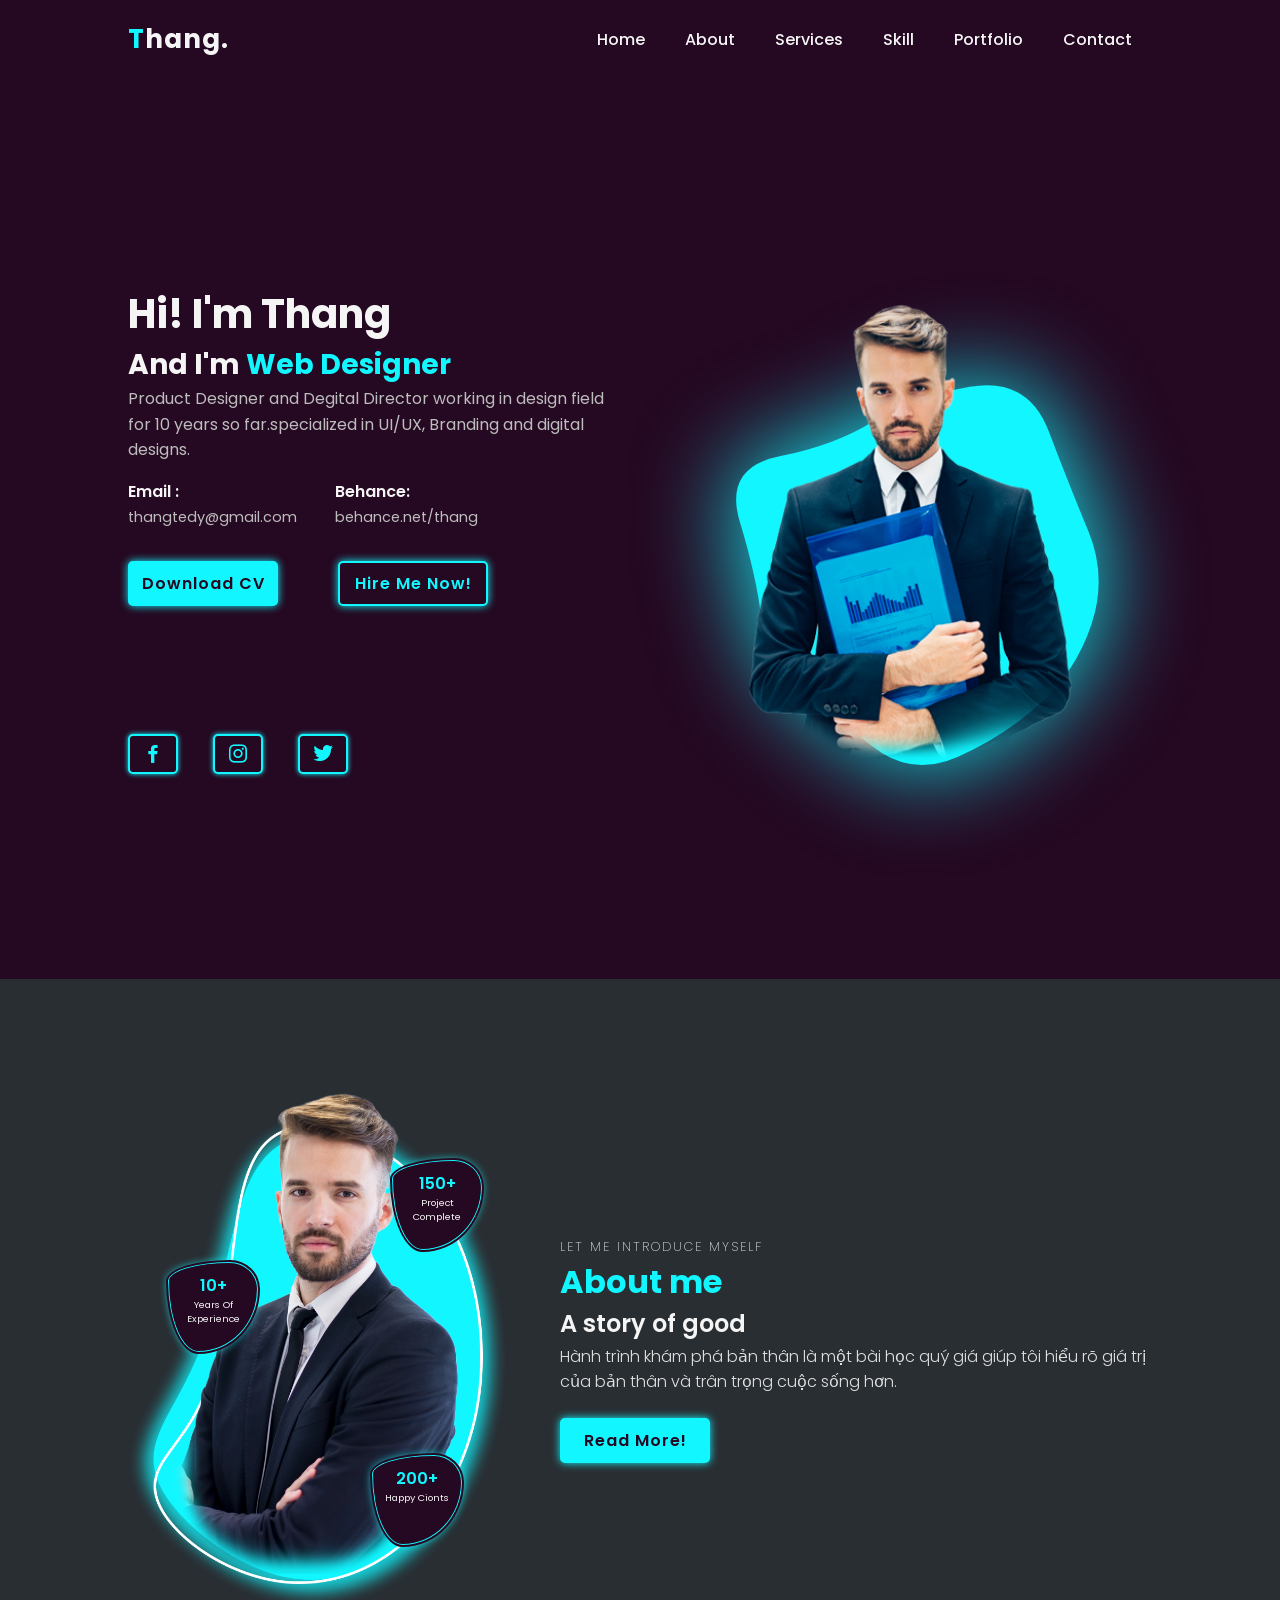
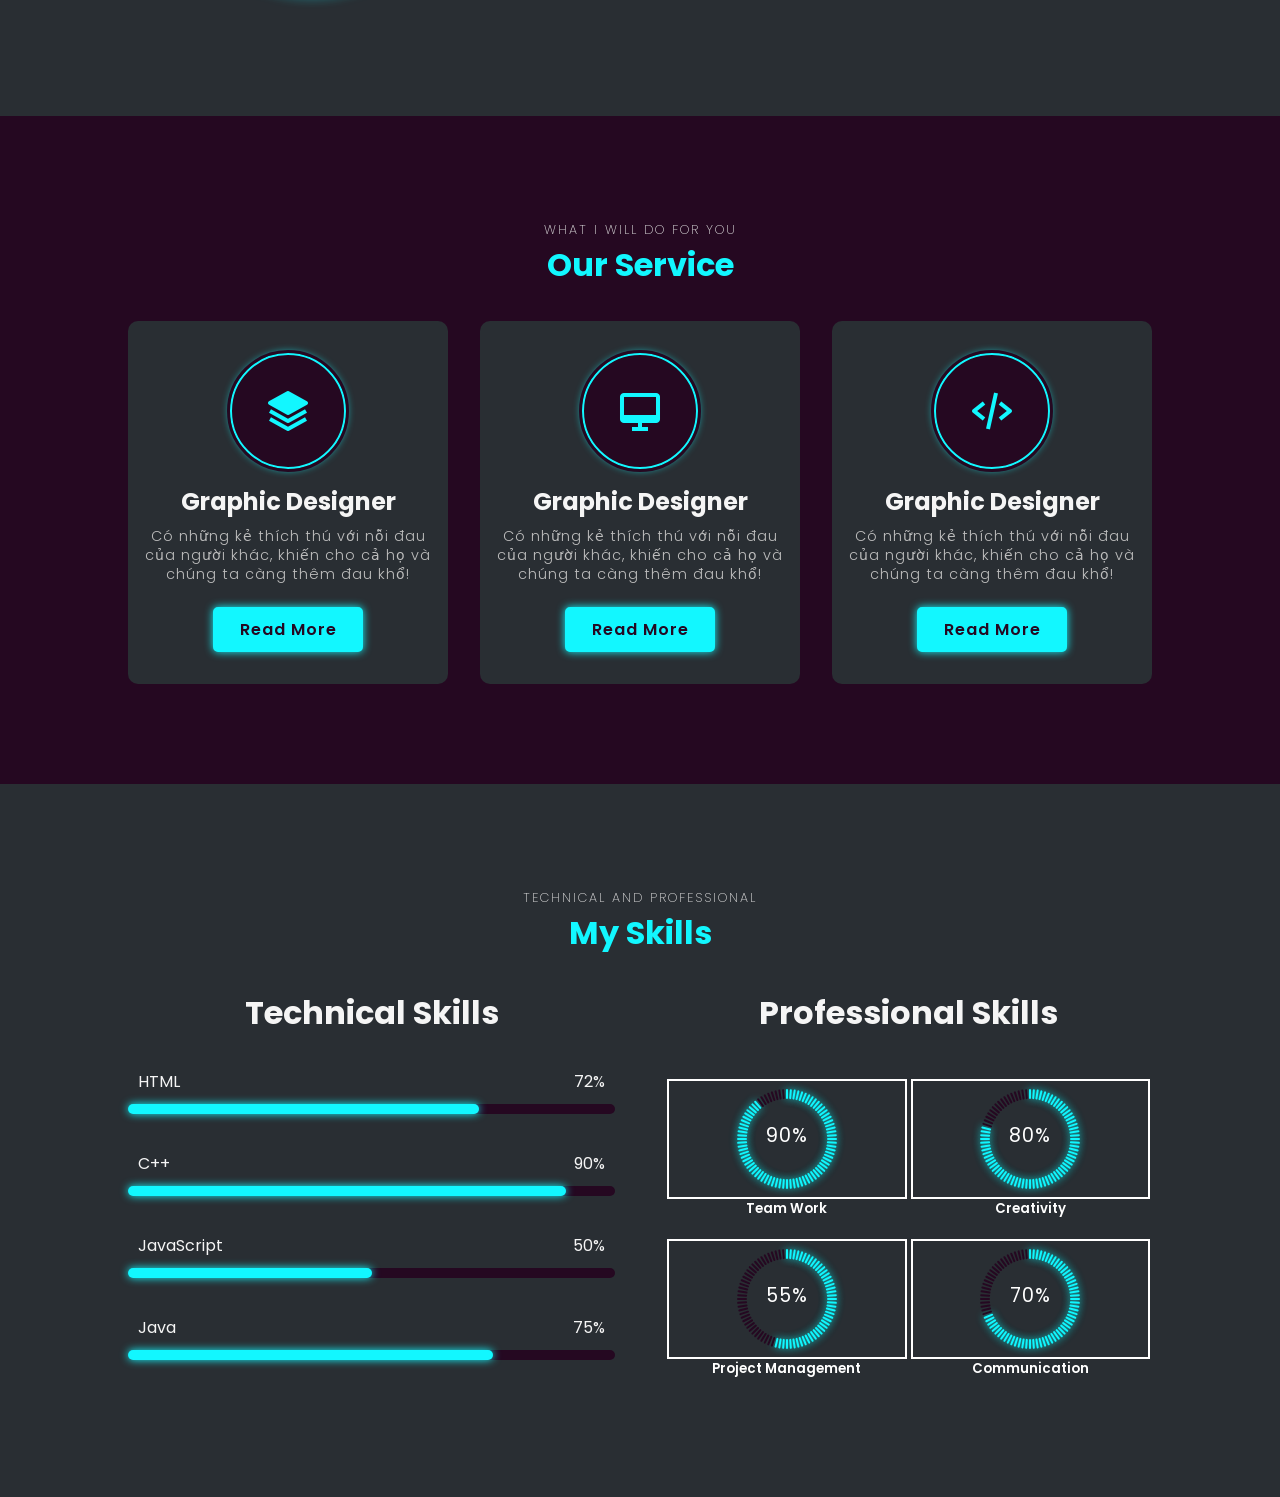
==== index.html @ 36c31889 "Update and rename home.html to index.html" ====
<!DOCTYPE html>
<html lang="en">
  <head>
    <meta charset="UTF-8" />
    <meta name="viewport" content="width=device-width, initial-scale=1.0" />
    <title>Persional Website</title>

    <!-- link-icon -->
    <link
      href="https://unpkg.com/boxicons@2.1.4/css/boxicons.min.css"
      rel="stylesheet"
    />
    <link rel="stylesheet" href="/home.css" />
  </head>
  <body>
    <header>
      <div class="logo"><span>T</span>hang.</div>
      <ul class="navlist">
        <li><a href="#home">Home</a></li>
        <li><a href="#about">About</a></li>
        <li><a href="#services">Services</a></li>
        <li><a href="#skills">Skill</a></li>
        <li><a href="#portfolio">Portfolio</a></li>
        <li><a href="#contact">Contact</a></li>
      </ul>

      <div id="menu-icon" class="bx bx-menu"></div>
    </header>

    <section id="home" class="home">
      <div class="home-content">
        <h1>Hi! I'm Thang</h1>
        <div class="change-text">
          <h3>And I'm</h3>
          <h3>
            <span class="word">Student</span>
            <span class="word">Web&nbsp;Designer</span>
            <span class="word">Frontend&nbsp;Developer</span>
            <span class="word">UX/UI&nbsp;Developer</span>
          </h3>
        </div>

        <p>
          Product Designer and Degital Director working in design field for 10
          years so far.specialized in UI/UX, Branding and digital designs.
        </p>

        <div class="infor-box">
          <div class="email-infor">
            <h5>Email :</h5>
            <span>thangtedy@gmail.com</span>
          </div>
          <div class="behance-infor">
            <h5>Behance:</h5>
            <span>behance.net/thang</span>
          </div>
        </div>

        <div class="btn-box">
          <a href="#" class="btn">Download CV</a>
          <a href="#" class="btn">Hire Me Now!</a>
        </div>

        <div class="social-icons">
          <a href="#"><i class="bx bxl-facebook"></i></a>
          <a href="#"><i class="bx bxl-instagram"></i></a>
          <a href="#"><i class="bx bxl-twitter"></i></a>
        </div>
      </div>

      <div class="home-image">
        <div class="img-box">
          <img src="/img/man3.png" alt="pic" />
        </div>

        <div class="liquid-shape">
          <svg
            viewBox="0 0 500 500"
            xmlns="http://www.w3.org/2000/svg"
            xmlns:xlink="http://www.w3.org/1999/xlink"
            width="100%"
            id="blobSvg"
          >
            <path fill="#12f7ff">
              <animate
                attributeName="d"
                dur="20000ms"
                repeatCount="indefinite"
                values="
                            M434,294Q402,338,372,373.5Q342,409,296,428Q250,447,209.5,419Q169
                            ,391,134.5,364Q100,337,99.5,293.5Q99,250,68.5,188.5Q38,127,105,121Q172
                            ,115,211,84.5Q250,54,310,48.5Q370,43,384,103.5Q398,164,432,207Q466,250,434,294Z;
    
                            M442.5,309Q455,368,404,398Q353,428,301.5,454.5Q250,481,207,440Q164,399
                            ,129.5,369.5Q95,340,81.5,295Q68,250,75,201.5Q82,153,125,130.5Q168,108,209
                            ,93Q250,78,311,58Q372,38,408,88Q444,138,437,194Q430,250,442.5,309Z;
    
                            M441.5,295.5Q407,341,376.5,378.5Q346,416,298,410Q250,404,208.5,399Q167
                            ,394,103,383Q39,372,56,311Q73,250,69.5,197Q66,144,96.5,90.5Q127,37,188.5
                            ,42Q250,47,297.5,66.5Q345,86,396,111Q447,136,461.5,193Q476,250,441.5,295.5Z;
    
                            M426,298Q417,346,385,387.5Q353,429,301.5,418Q250,407,211,396Q172,385,103.5,
                            379.5Q35,374,27,312Q19,250,65,210Q111,170,128.5,120Q146,70,198,38Q250,6,310,
                            24.5Q370,43,413.5,86.5Q457,130,446,190Q435,250,426,298Z;
    
                            M434.5,292Q396,334,375,382.5Q354,431,302,444.5Q250,458,188.5,460.5Q127
                            ,463,117,397.5Q107,332,83,291Q59,250,88.5,212Q118,174,144.5,144Q171,114
                            210.5,101.5Q250,89,309,67.5Q368,46,413.5,87.5Q459,129,466,189.5Q473,250,434.5,292Z;
    
                            M434,294Q402,338,372,373.5Q342,409,296,428Q250,447,209.5,419Q169,391
                            ,134.5,364Q100,337,99.5,293.5Q99,250,68.5,188.5Q38,127,105,121Q172,115,211
                            ,84.5Q250,54,310,48.5Q370,43,384,103.5Q398,164,432,207Q466,250,434,294Z;
                            "
              ></animate>
            </path>
          </svg>
        </div>

        <div class="liquid-shape">
          <svg
            viewBox="0 0 500 500"
            xmlns="http://www.w3.org/2000/svg"
            xmlns:xlink="http://www.w3.org/1999/xlink"
            width="100%"
            id="blobSvg"
          >
            <path fill="#12f7ff">
              <animate
                attributeName="d"
                dur="20000ms"
                repeatCount="indefinite"
                values="
                            M434,294Q402,338,372,373.5Q342,409,296,428Q250,447,209.5,419Q169
                            ,391,134.5,364Q100,337,99.5,293.5Q99,250,68.5,188.5Q38,127,105,121Q172
                            ,115,211,84.5Q250,54,310,48.5Q370,43,384,103.5Q398,164,432,207Q466,250,434,294Z;
    
                            M442.5,309Q455,368,404,398Q353,428,301.5,454.5Q250,481,207,440Q164,399
                            ,129.5,369.5Q95,340,81.5,295Q68,250,75,201.5Q82,153,125,130.5Q168,108,209
                            ,93Q250,78,311,58Q372,38,408,88Q444,138,437,194Q430,250,442.5,309Z;
    
                            M441.5,295.5Q407,341,376.5,378.5Q346,416,298,410Q250,404,208.5,399Q167
                            ,394,103,383Q39,372,56,311Q73,250,69.5,197Q66,144,96.5,90.5Q127,37,188.5
                            ,42Q250,47,297.5,66.5Q345,86,396,111Q447,136,461.5,193Q476,250,441.5,295.5Z;
    
                            M426,298Q417,346,385,387.5Q353,429,301.5,418Q250,407,211,396Q172,385,103.5,
                            379.5Q35,374,27,312Q19,250,65,210Q111,170,128.5,120Q146,70,198,38Q250,6,310,
                            24.5Q370,43,413.5,86.5Q457,130,446,190Q435,250,426,298Z;
    
                            M434.5,292Q396,334,375,382.5Q354,431,302,444.5Q250,458,188.5,460.5Q127
                            ,463,117,397.5Q107,332,83,291Q59,250,88.5,212Q118,174,144.5,144Q171,114
                            210.5,101.5Q250,89,309,67.5Q368,46,413.5,87.5Q459,129,466,189.5Q473,250,434.5,292Z;
    
                            M434,294Q402,338,372,373.5Q342,409,296,428Q250,447,209.5,419Q169,391
                            ,134.5,364Q100,337,99.5,293.5Q99,250,68.5,188.5Q38,127,105,121Q172,115,211
                            ,84.5Q250,54,310,48.5Q370,43,384,103.5Q398,164,432,207Q466,250,434,294Z;
                            "
              ></animate>
            </path>
          </svg>
        </div>
      </div>
    </section>

    <section id="about" class="about">
      <div class="img-about">
        <img src="/img/about-me-pic2.png" alt="" />
        <div class="infor-about1">
          <span>10+</span>
          <p>Years Of Experience</p>
        </div>
        <div class="infor-about2">
          <span>150+</span>
          <p>Project Complete</p>
        </div>
        <div class="infor-about3">
          <span>200+</span>
          <p>Happy Cionts</p>
        </div>
      </div>

      <div class="about-content">
        <span>Let me introduce myself</span>
        <h2>About me</h2>
        <h3>A story of good</h3>
        <p>
          Hành trình khám phá bản thân là một bài học quý giá giúp tôi hiểu rõ
          giá trị của bản thân và trân trọng cuộc sống hơn.
        </p>

        <div class="btn-box">
          <a href="#" class="btn">Read More!</a>
        </div>
      </div>
    </section>

    <section id="services" class="services">
      <div class="main-text">
        <span>what i will do for you</span>
        <h2>Our Service</h2>
      </div>
      <!-- box1 -->
      <div class="section-services">
        <div class="service-box">
          <i class="bx bxs-layer service-icon"></i>
          <h3>Graphic Designer</h3>
          <p>
            Có những kẻ thích thú với nỗi đau của người khác, khiến cho cả họ và
            chúng ta càng thêm đau khổ!
          </p>
          <div class="btn-box service-btn">
            <a href="#" class="btn">Read More</a>
          </div>
        </div>
        <!-- box2 -->
        <div class="service-box">
          <i class="bx bx-desktop service-icon"></i>
          <h3>Graphic Designer</h3>
          <p>
            Có những kẻ thích thú với nỗi đau của người khác, khiến cho cả họ và
            chúng ta càng thêm đau khổ!
          </p>
          <div class="btn-box service-btn">
            <a href="#" class="btn">Read More</a>
          </div>
        </div>
        <!-- box3 -->
        <div class="service-box">
          <i class="bx bx-code-alt service-icon"></i>
          <h3>Graphic Designer</h3>
          <p>
            Có những kẻ thích thú với nỗi đau của người khác, khiến cho cả họ và
            chúng ta càng thêm đau khổ!
          </p>
          <div class="btn-box service-btn">
            <a href="#" class="btn">Read More</a>
          </div>
        </div>
      </div>
    </section>

    <section id="skills" class="skills">
      <div class="main-text">
        <span>technical and professional</span>
        <h2>My Skills</h2>
      </div>

      <div class="skill-main">
        <div class="skill-left">
          <h3>Technical Skills</h3>

          <div class="skill-bar">
            <div class="infor">
              <p>HTML</p>
              <p>72%</p>
            </div>
            <div class="bar">
              <span class="html"></span>
            </div>
          </div>

          <div class="skill-bar">
            <div class="infor">
              <p>C++</p>
              <p>90%</p>
            </div>
            <div class="bar">
              <span class="c"></span>
            </div>
          </div>

          <div class="skill-bar">
            <div class="infor">
              <p>JavaScript</p>
              <p>50%</p>
            </div>
            <div class="bar">
              <span class="javascript"></span>
            </div>
          </div>

          <div class="skill-bar">
            <div class="infor">
              <p>Java</p>
              <p>75%</p>
            </div>
            <div class="bar">
              <span class="java"></span>
            </div>
          </div>
        </div>

        <div class="skill-right">
          <h3>Professional Skills</h3>
          <div class="professional">

            <div class="box">
              <div class="circle" data-dots="80" data-percent="90"></div>
              <div class="text">
                <big>90%</big>
                <small>Team Work</small>
              </div>
            </div>

            <div class="box">
              <div class="circle" data-dots="80" data-percent="80"></div>
              <div class="text">
                <big>80%</big>
                <small>Creativity</small>
              </div>
            </div>

            <div class="box">
              <div class="circle" data-dots="80" data-percent="55"></div>
              <div class="text">
                <big>55%</big>
                <small>Project Management</small>
              </div>
            </div>

            <div class="box">
              <div class="circle" data-dots="80" data-percent="70"></div>
              <div class="text">
                <big>70%</big>
                <small>Communication</small>
              </div>
            </div>

          </div>
        </div>
      </div>
    </section>

    <script src="/home.js"></script>
  </body>
</html>
---- home.css ----
@import url('https://fonts.googleapis.com/css2?family=Mulish:wght@200;700&family=Poppins:wght@100;200;300;400;500;600;700;800;900&display=swap');

* {
    padding: 0;
    margin: 0;
    box-sizing: border-box;
    list-style: none;
    scroll-behavior: smooth;
    text-decoration: none;
}

:root {
    --text-color:#f5f5f5;
    --hover-color:#12f7ff;
    --bg-color:#250821;
    --secon-bg-color:#292e33;
    --big-font:2.5rem;
    --normal-font:2rem;
    --neon-box-shadow:0 0 .5rem #12f7ff;
    --h2-font:3rem;
    --font-neon-text-shadow:0 0 10px rgba(18, 247, 255, 0.3),
    0 0 20px rgba(18, 247, 255, 0.3),
    0 0 30px rgba(18, 247, 255, 0.3),
    0 0 40px rgba(18, 247, 255, 0.3),
    0 0 70px rgba(18, 247, 255, 0.3),
    0 0 80px rgba(18, 247, 255, 0.3),
    0 0 100px rgba(18, 247, 255, 0.3),
    0 0 150px rgba(18, 247, 255, 0.3);
}

body {
    font-family: "Poppins", sans-serif;
    background-color: var(--bg-color);
    color: var(--text-color);
}

header {
    display: flex;
    align-items: center;
    justify-content: space-between;
    width: 100%;
    padding: 20px 10%;
}

.logo {
    font-size: 26px;
    font-weight: 700;
    letter-spacing: 1px;
}

span {
    color: var(--hover-color);
}

.navlist {
    display: flex;
}

.navlist a {
    color: var(--text-color);
    font-weight: 500;
    padding: 10px 20px;
}

.navlist a:hover {
    color: var(--hover-color);
    text-shadow: 0 0 10px rgba(18, 247, 255, 0.6),
    0 0 20px rgba(18, 247, 255, 0.6),
    0 0 30px rgba(18, 247, 255, 0.6),
    0 0 40px rgba(18, 247, 255, 0.6),
    0 0 70px rgba(18, 247, 255, 0.6),
    0 0 80px rgba(18, 247, 255, 0.6),
    0 0 100px rgba(18, 247, 255, 0.6),
    0 0 150px rgba(18, 247, 255, 0.6);
}

#menu-icon {
    font-size: 1.8rem;
    z-index: 10001;
    cursor: pointer;
    margin-left: 25px;
    background: var(--hover-color);
    border-radius: 3px;
    color: var(--secon-bg-color);
    display: none;
}

section {
    padding: 100px 10%;
}

.home {
    min-height: 100vh;
    height: 100%;
    width: 100%;
    display: grid;
    grid-template-columns: repeat(2, 1fr);
    align-items: center;
    grid-gap: 4em;
}

.home-content {
    max-width: 600px;
}

.home-content h1 {
    font-size: var(--big-font);
    font-weight: 700;
}

.change-text {
    font-size: 1.5rem;
    font-weight: 600;
}

.change-text h3 {
    display: inline-flex;
    margin: 0;
    vertical-align: top;
}

.change-text h3 .word {
    position: absolute;
    display: flex;
    opacity: 0;
}

.change-text h3 .word .letter {
    transform-origin: center center 25px;
}

.change-text h3 .word .letter.out {
    transform: rotateX(90deg);
    transition: 0.32s cubic-bezier(0.6,0,0.7,0.2);
}

.change-text h3 .word .letter.in {
    transition: 0.32s ease;
}

.change-text h3 .word .letter.behind {
    transform: rotateX(-90deg);
}

.home-content p {
    color: #bdbdbd;
    line-height: 1.6;
}

.infor-box {
    display: inline-flex;
    justify-content: space-between;
    align-items: center;
    width: 350px;
    margin: 1rem 0 2rem;
}

.infor-box h5 {
    font-weight: 600;
    color: var(--text-color);
    font-size: 1rem;
}

.infor-box span {
    font-size: .9rem;
    color: #bdbdbd;
}

.btn-box {
    display: flex;
    justify-content: space-between;
    width: 360px;
    height: 45px;
}

.btn-box a.btn {
    display: inline-flex;
    justify-content: center;
    align-items: center;width: 150px;
    height: 100%;
    background: var(--hover-color);
    color: var(--bg-color);
    font-size: 1rem;
    letter-spacing: 1px;
    font-weight: 600;
    transition: .6s;
    box-shadow: var(--neon-box-shadow);
    border-radius: 5px;
    position: relative;
    overflow: hidden;
    z-index: 1;
    border: 2px solid var(--hover-color);
}

a.btn:hover {
    color: var(--hover-color)
}

a.btn::before {
    content: "";
    position: absolute;
    top: 0;
    left: 0;
    background: var(--bg-color);
    width: 0;
    height: 100%;
    z-index: -1;
    transition: .4s;
}

a.btn:hover::before {
     width: 100%;
}

a.btn:nth-child(2) {
    background-color: var(--bg-color);
    color: var(--hover-color);
}

a.btn:nth-child(2):hover {
    color: var(--bg-color);
}

a.btn:nth-child(2)::before {
    background: var(--hover-color)
}

.social-icons {
    margin-top: 8rem;
    display: flex;
    justify-content: space-between;
    width: 220px;
    height: 40px;
}

.social-icons a {
    display: inline-flex;
    width: 50px;
    height: 100%;
    justify-content: center;
    align-items: center;
    background: var(--bg-color);
    color: var(--hover-color);
    border: 2px solid #12f7ff;
    transition: .6s;
    box-shadow: 0 0 .3rem #12f7ff;
    border-radius: 5px;
    position: relative;
    z-index: 1;
    overflow: hidden;
}

.social-icons a i {
    font-size: 1.5rem;
}

.social-icons a:hover {
    color: var(--bg-color);
}

.social-icons a::before {
    content: "";
    position: absolute;
    top: 0;
    left: 0;
    width: 0;
    height: 100%;
    background: var(--hover-color);
    transition: .6s;
    z-index: -1;
}

.social-icons a:hover::before {
    width: 100%;
}

.home-image {
    position: relative;
}

.img-box {
    text-align: center;
}

.img-box img {
    width: 100%;
    max-width: 350px;
    height: auto;
}

.liquid-shape {
    position: absolute;
    width: 100%;
    height: 100%;
    z-index: -1;
    top: 10%;
}

.liquid-shape:nth-child(2) {
    filter: blur(50px);
}

/* About Section css----------------------------------------------- */

.about {
    display: flex;
    justify-content: center;
    align-items: center;
    grid-gap: 2em;
    background: var(--secon-bg-color);
}

.about .img-about {
    text-align: center;
    position: relative;
}

.about .img-about img {
    max-width: 400px;
    height: auto;
}

.about .img-about span {
    color: var(--hover-color);
    font-size: 1rem;
    font-weight: 600;
}

.about .img-about p {
    font-size: .6rem;
}

.about-content span {
    color: #dfdfdf;
    font-size: .8rem;
    font-weight: 200;
    letter-spacing: 2px;
    text-transform: uppercase;
}   

.about-content h2 {
    color: var(--hover-color);
    font-weight: 700;
    font-size: var(--normal-font);
}

.about-content h3 {
    font-weight: 600;
    font-size: 1.5rem;
    margin-bottom: .2rem;
}

.about-content p {
    color: #dfdfdf;
    font-weight: 300;
    margin-bottom: 1.5rem;
}

.infor-about1,
.infor-about2,
.infor-about3 {
    background: var(--bg-color);
    font-size: .5rem;
    position: absolute;
    padding: 10px;
    width: 90px;
    height: 90px;
    border-radius: 69% 31% 66% 34% / 21% 30% 70% 79%;
    display: block;
    box-shadow: var(--neon-box-shadow);
    border: 1px solid var(--hover-color);
    outline: 2px solid var(--bg-color);
    z-index: 100;
    animation: morph 6s linear infinite;
}

.infor-about1 {
    left: 10%;
    top: 34%;
}

.infor-about2 {
    left: 66%;
    top: 15%;
}

.infor-about3 {
    left: 61%;
    top: 70%;
}

/* Service section css ------------------------------------------------- */
.main-text {
    width: 100%;
    text-align: center;
    margin-bottom: 2rem;
    color: var(--hover-color);
}

.main-text h2 {
    font-weight: 700;
    font-size: var(--normal-font);
}

.main-text span {
    color: #dfdfdf;
    font-size: .8rem;
    font-weight: 200;
    letter-spacing: 2px;
    text-transform: uppercase;
}

.section-services {
    display: flex;
    justify-content: center;
    align-items: center;
    flex-wrap: wrap;
    grid-gap: 2rem;
}

.section-services .service-box {
    flex: 1 1 18rem;
    padding: 2rem 1rem 2rem;
    text-align: center;
    background: var(--secon-bg-color);
    transition: transform .4s;
    border-radius: 10px;
}

.service-box:hover {
    transform: translateY(-.7rem);
}

.service-btn {
    width: auto;
    justify-content: center;
}

.service-icon {
    border: 2px solid var(--hover-color);
    padding: 2rem;
    background: var(--bg-color);
    font-size: 3rem;
    border-radius: 50%;
    position: relative;
    color: var(--hover-color);
    box-shadow: var(--neon-box-shadow);
    outline: 3px solid var(--bg-color);
}

.service-box h3 {
    margin-block: 15px 5px;
    font-size: 1.5rem;
}

.service-box p {
    margin: .5rem 0 1.5rem 0;
    font-weight: 300;
    font-size: .9rem;
    letter-spacing: 1px;
    color: #bdbdbd;
    line-height: 1.3; 
}

/* Skill section css ------------------------------------------------------ */
.skills {
    background: var(--secon-bg-color);
}

.skill-main {
    width: 100%;
    display: grid;
    grid-template-columns: repeat(2, 1fr);
    grid-row-gap: 30px;
    grid-column-gap: 50px;
}

/* skill left */

.skill-bar {
    margin-bottom: 2.3rem;
}

.skill-main h3 {
    margin-bottom: 2rem;
    font-size: var(--normal-font);
    text-align: center;
}

.skill-left .skill-bar .infor {
    display: flex;
    justify-content: space-between;
    align-items: center;
    padding: 0 10px;
}

.skill-left .skill-bar .bar {
    width: 100%;
    height: 10px;
    background-color: var(--bg-color);
    border-radius: 25px;
    margin-top: 10px;
    position: relative;
}

.skill-bar .bar span {
    width: 50%;
    height: 100%;
    position: absolute;
    left: 0;
    background: var(--hover-color);
    border-radius: 25px;
    box-shadow: var(--neon-box-shadow);
}

.skill-bar .bar .html {
    width: 72%;
    animation: html 2s;
}

.skill-bar .bar .c {
    width: 90%;
    animation: c 3s;
}

.skill-bar .bar .javascript {
    width: 50%;
    animation: javascript 4s;
}

.skill-bar .bar .java {
    width: 75%;
    animation: java 5s;
}

/* skill right */
.professional {
    display: grid;
    grid-template-columns: 1fr 1fr;
}

.box {
    position: relative;
    margin: 10px 2px;
    flex: 1 1 15rem;
}

.box .text {
    text-align: center;
    color: #fff;
    font-size: 1rem;
}

.box .text big {
    font: 400;
    letter-spacing: 1px;
    position: absolute;
    top: 40%;
    left: 50%;
    transform: translate(-50%, -50%);
}

.box .text small {
    display: block;
    font-weight: 600;
}

.circle {
    width: 100%;
    height: 120px;
    display: flex;
    justify-content: center;
    align-items: center;
    border: 2px solid #fff;
}

.circle .points {
    width: 2px;
    height: 10px;
    background-color: var(--bg-color);
    position: absolute;
    border-radius: 3px;
    transform: rotate(calc(var(--i)*var(--rot))) translateY(-45px);
}

.points.marked {
    animation: glow 0.04s linear forwards;
    animation-delay: calc(var(--i)*0.05s);
}

















/* keyframes --------------------------------------------------------------------------------------- */

@keyframes morph {
    0%,
    100% {
        border-radius: 40% 60% 70% 30% / 40% 40% 60% 50%;       
    }

    30%{
        border-radius: 70% 30% 50% 50% / 30% 30% 70% 70%;
    }

    60% {
        border-radius: 100% 60% 60% 100% / 100% 100% 60% 60%;
    }

    80% {
        border-radius: 69% 31% 66% 34% / 21% 30% 70% 79%;   
    }
}

@keyframes html {
    0% {
        width: 0%;
    }
    100% {
        width: 72%;
    }
}

@keyframes c {
    0% {
        width: 0%;
    }
    100% {
        width: 90%;
    }
}

@keyframes javascript {
    0% {
        width: 0%;
    }
    100% {
        width: 50%;
    }
}

@keyframes java {
    0% {
        width: 0%;
    }
    100% {
        width: 75%;
    }
}

@keyframes glow {
    0% {
        background: var(--bg-color);
        box-shadow: none;
    }
    100% {
        background: var(--hover-color);
        box-shadow: var(--neon-box-shadow);

    }
}
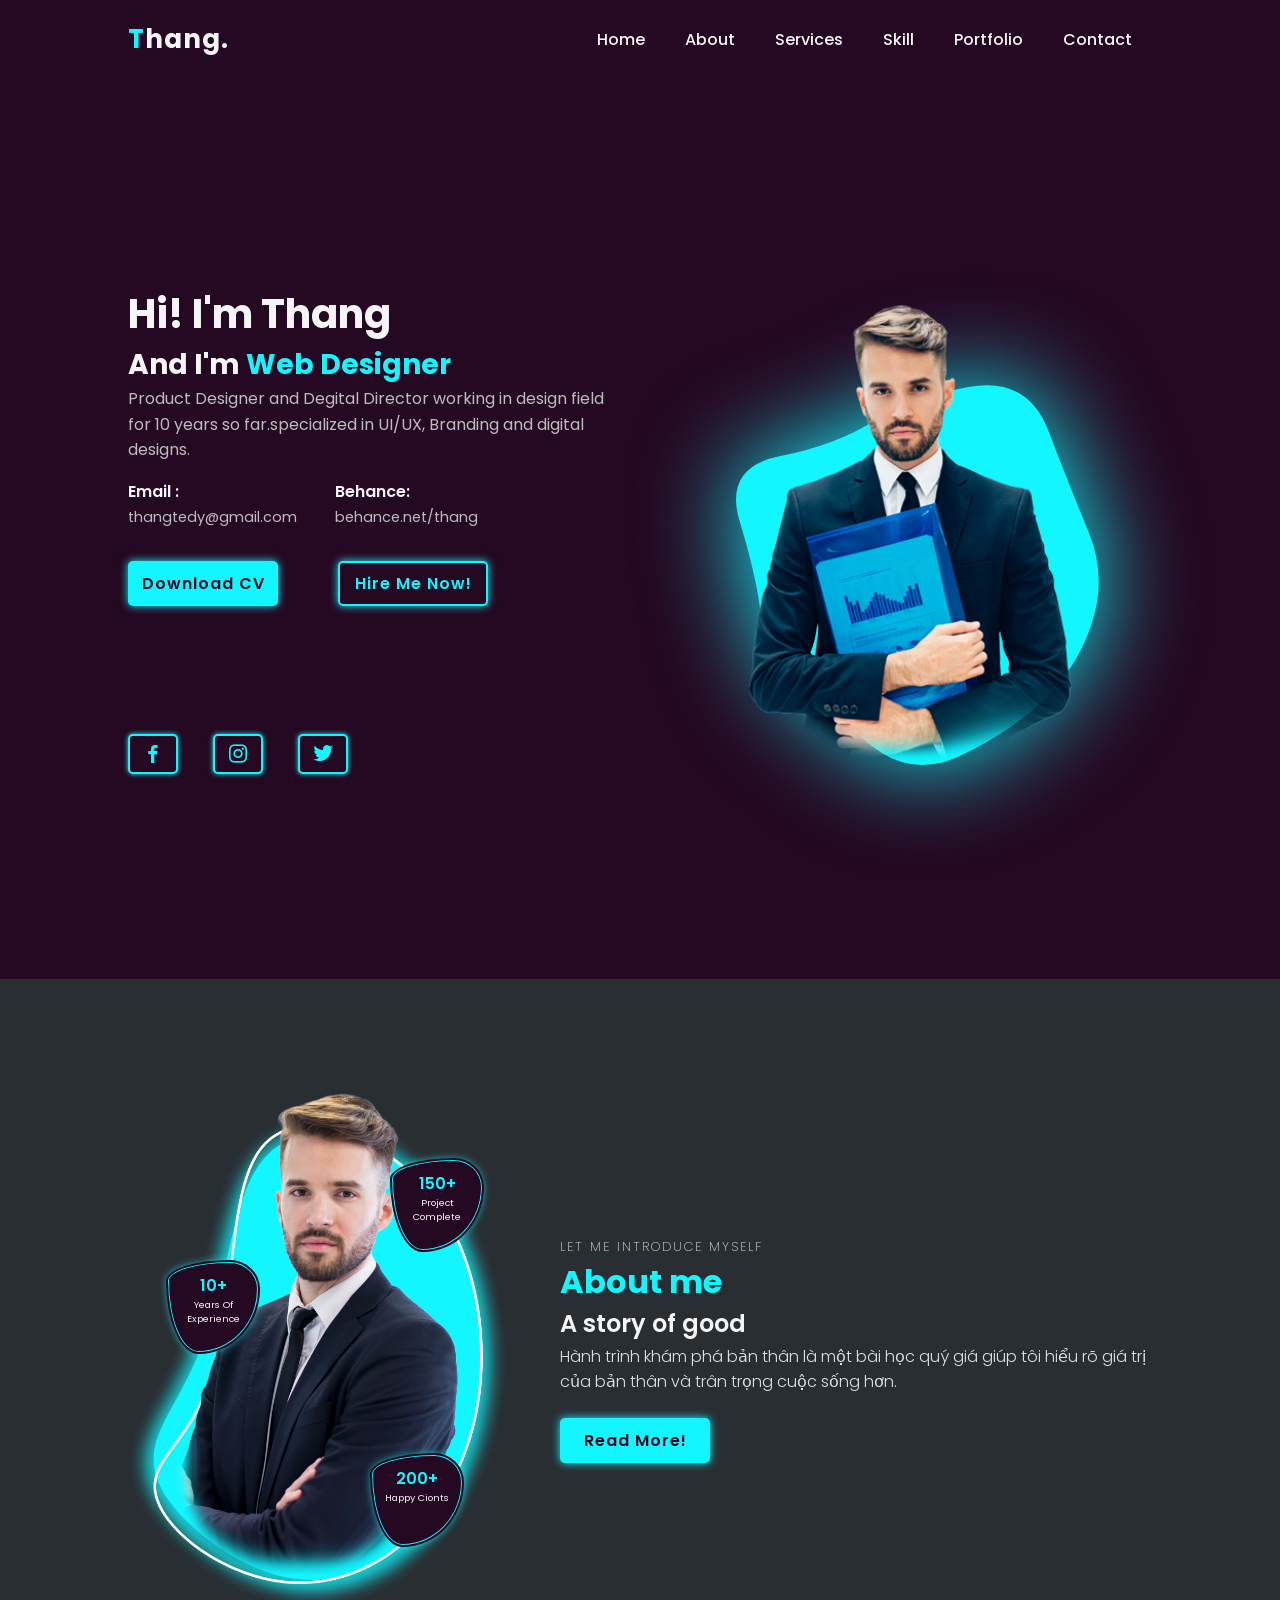
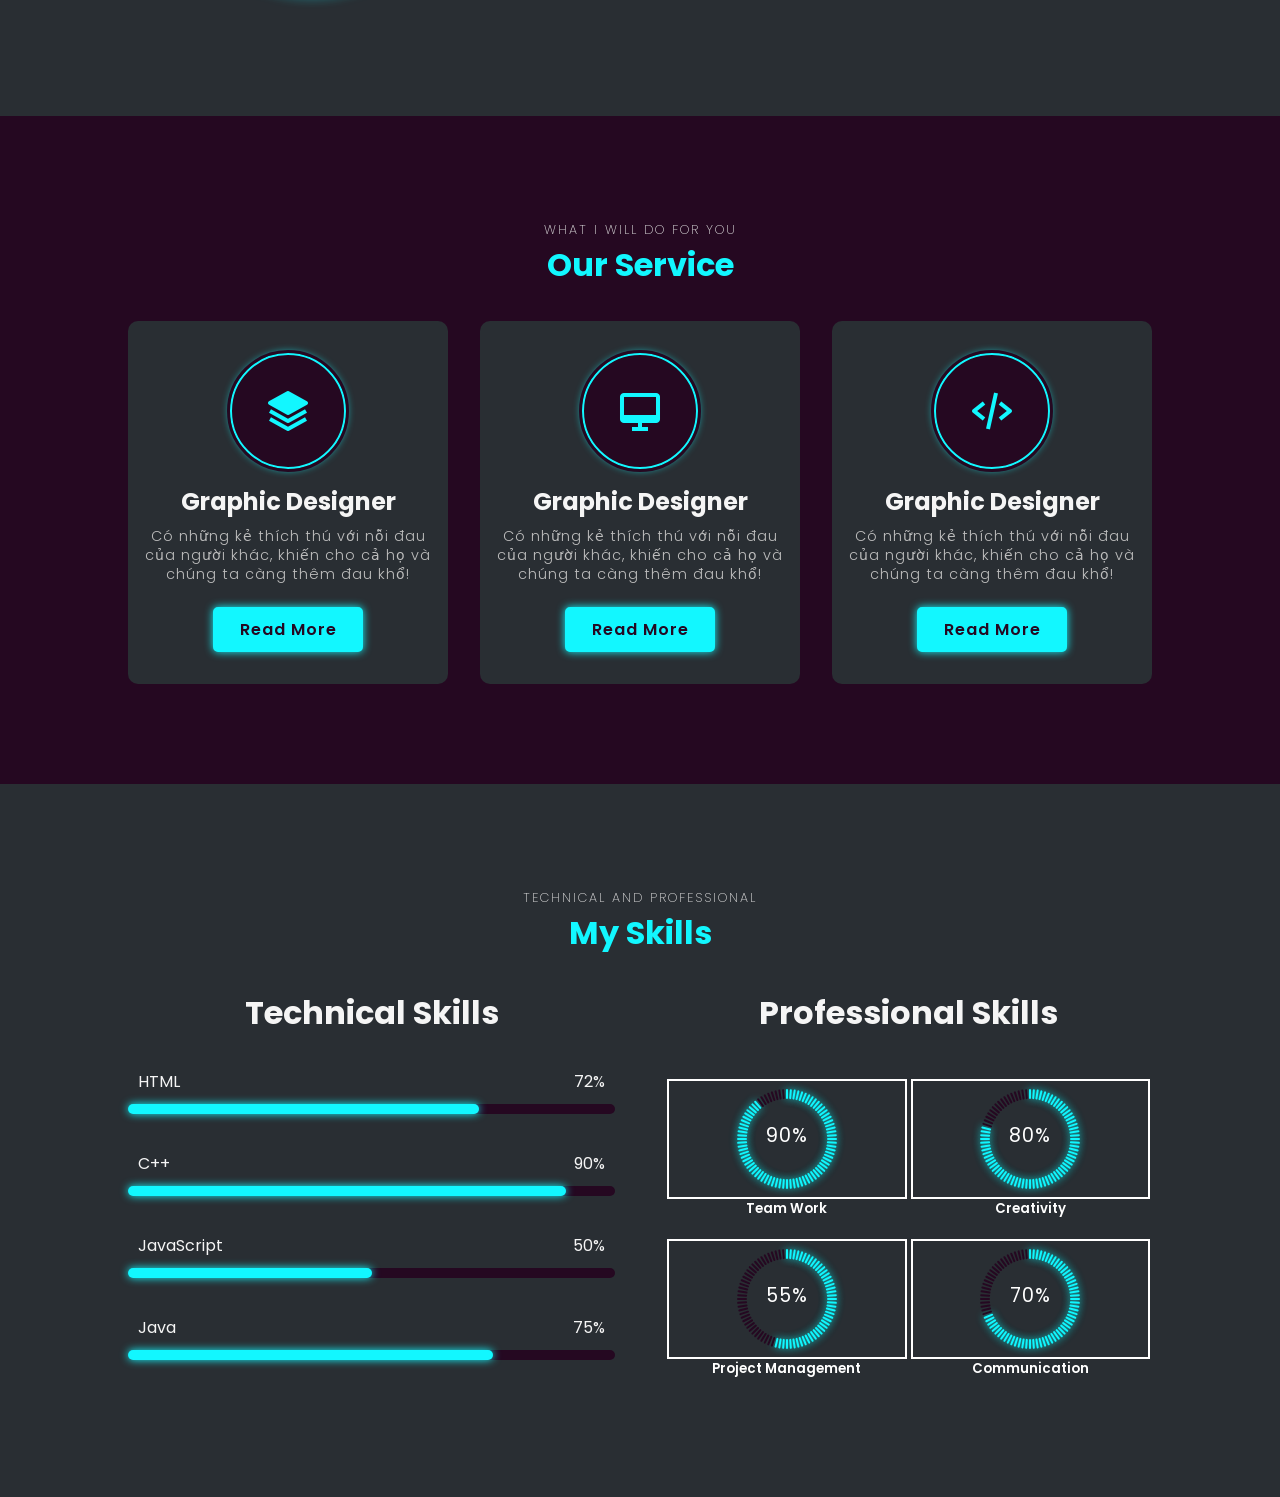
==== commit 34a6797b: "Update index.html" ====
--- a/index.html
+++ b/index.html
@@ -10,7 +10,7 @@
       href="https://unpkg.com/boxicons@2.1.4/css/boxicons.min.css"
       rel="stylesheet"
     />
-    <link rel="stylesheet" href="/home.css" />
+    <link rel="stylesheet" href="home.css" />
   </head>
   <body>
     <header>
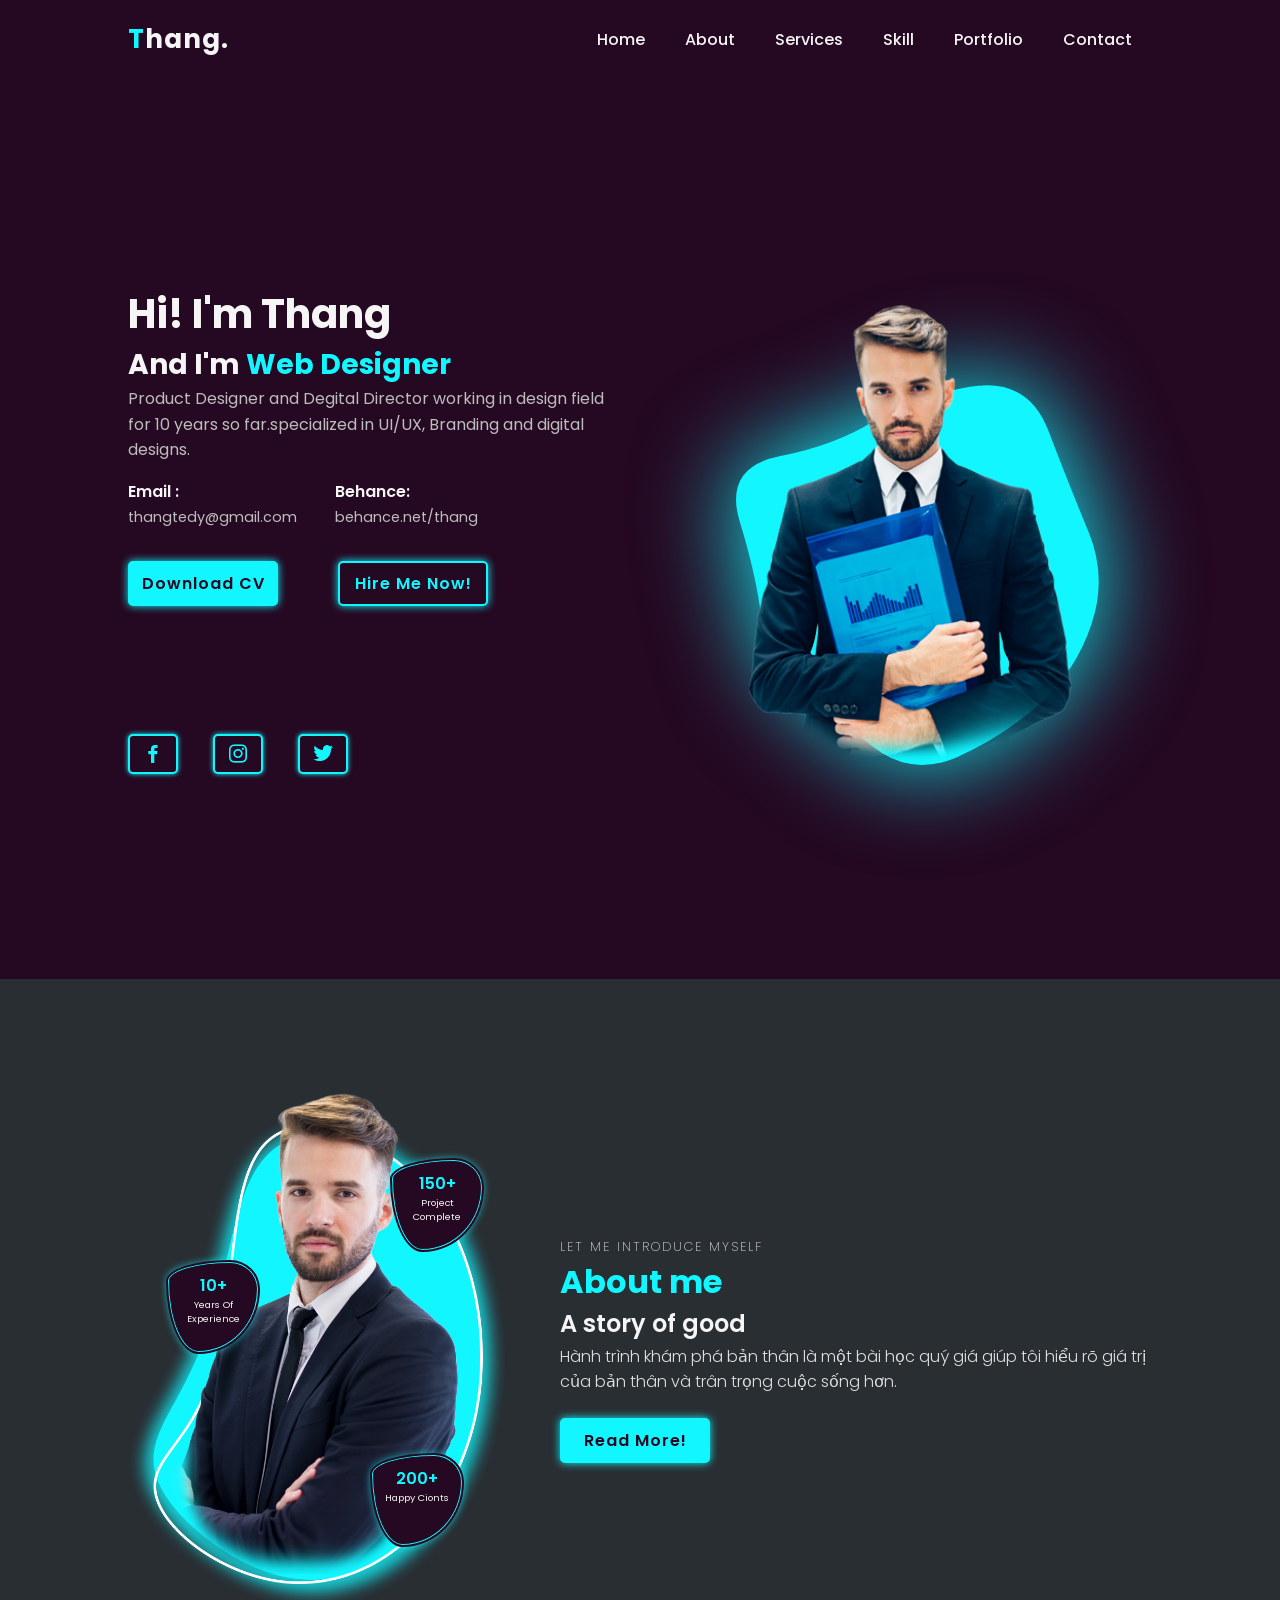
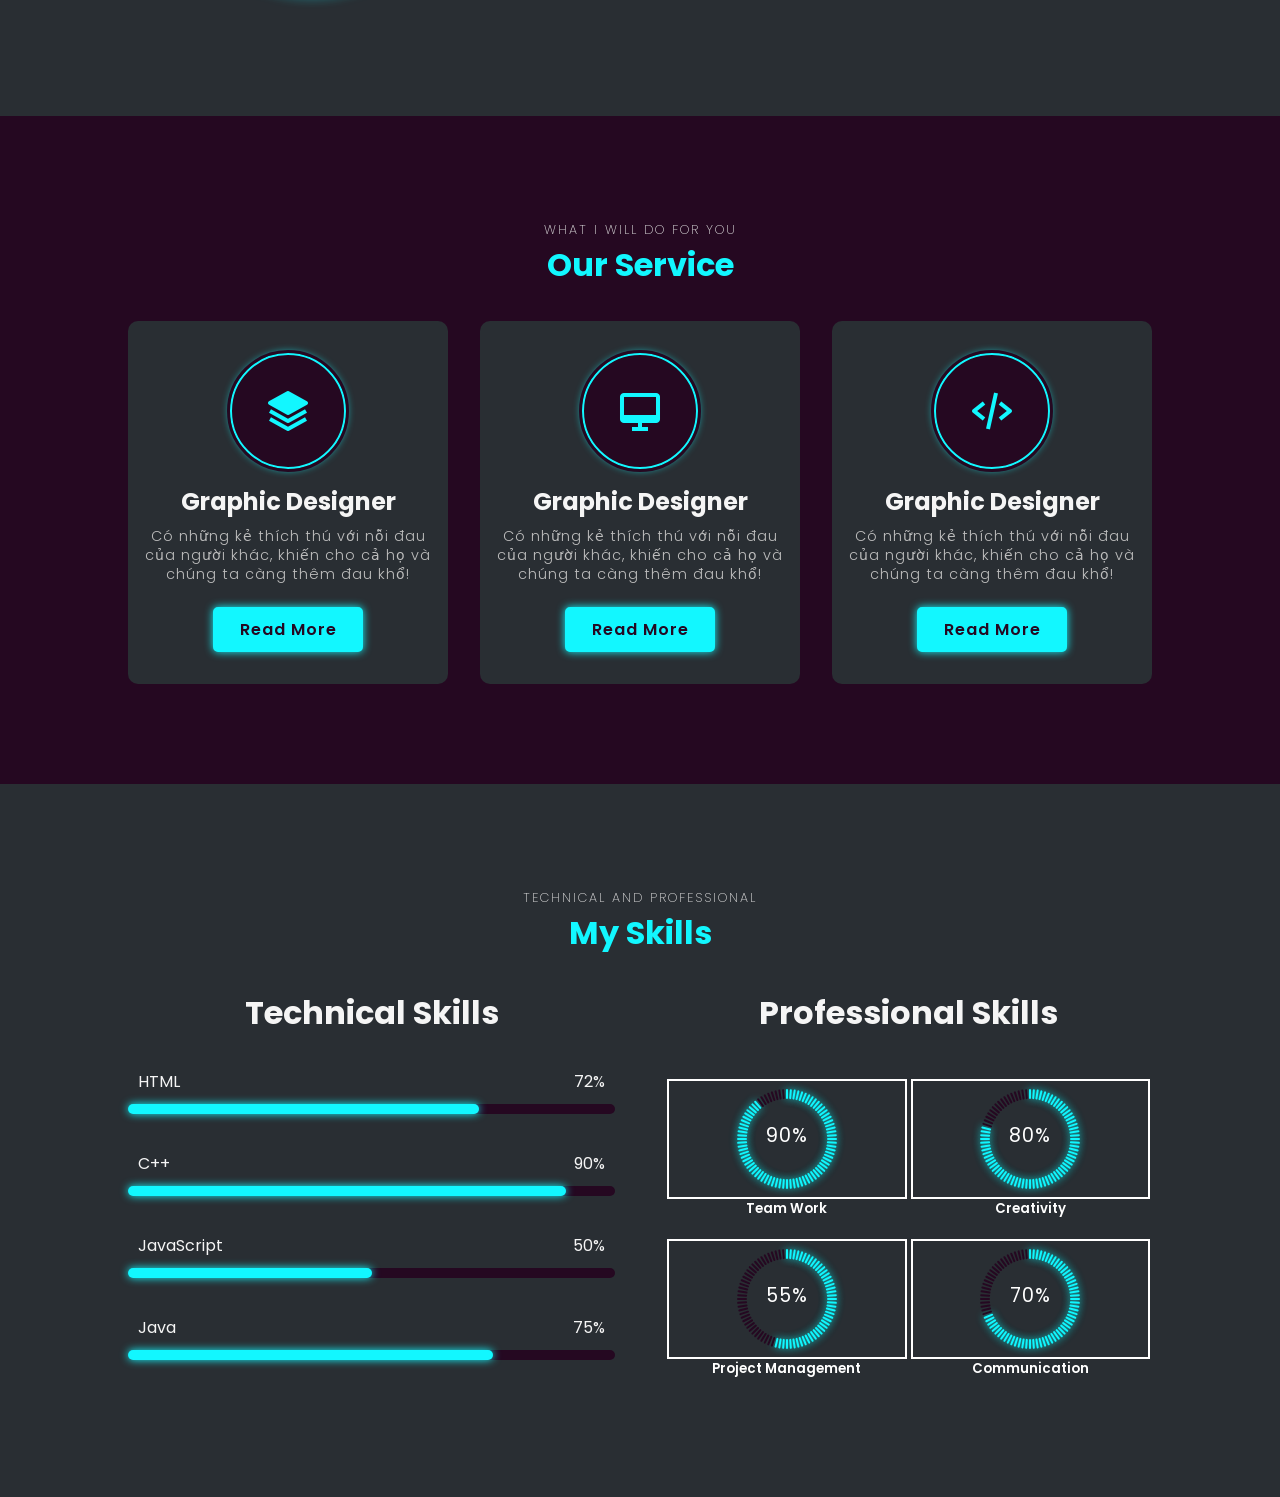
==== commit 3ae0901a: "Update index.html" ====
--- a/index.html
+++ b/index.html
@@ -70,7 +70,7 @@
 
       <div class="home-image">
         <div class="img-box">
-          <img src="/img/man3.png" alt="pic" />
+          <img src="img/man3.png" alt="pic" />
         </div>
 
         <div class="liquid-shape">
@@ -163,7 +163,7 @@
 
     <section id="about" class="about">
       <div class="img-about">
-        <img src="/img/about-me-pic2.png" alt="" />
+        <img src="img/about-me-pic2.png" alt="" />
         <div class="infor-about1">
           <span>10+</span>
           <p>Years Of Experience</p>
@@ -330,6 +330,6 @@
       </div>
     </section>
 
-    <script src="/home.js"></script>
+    <script src="home.js"></script>
   </body>
 </html>
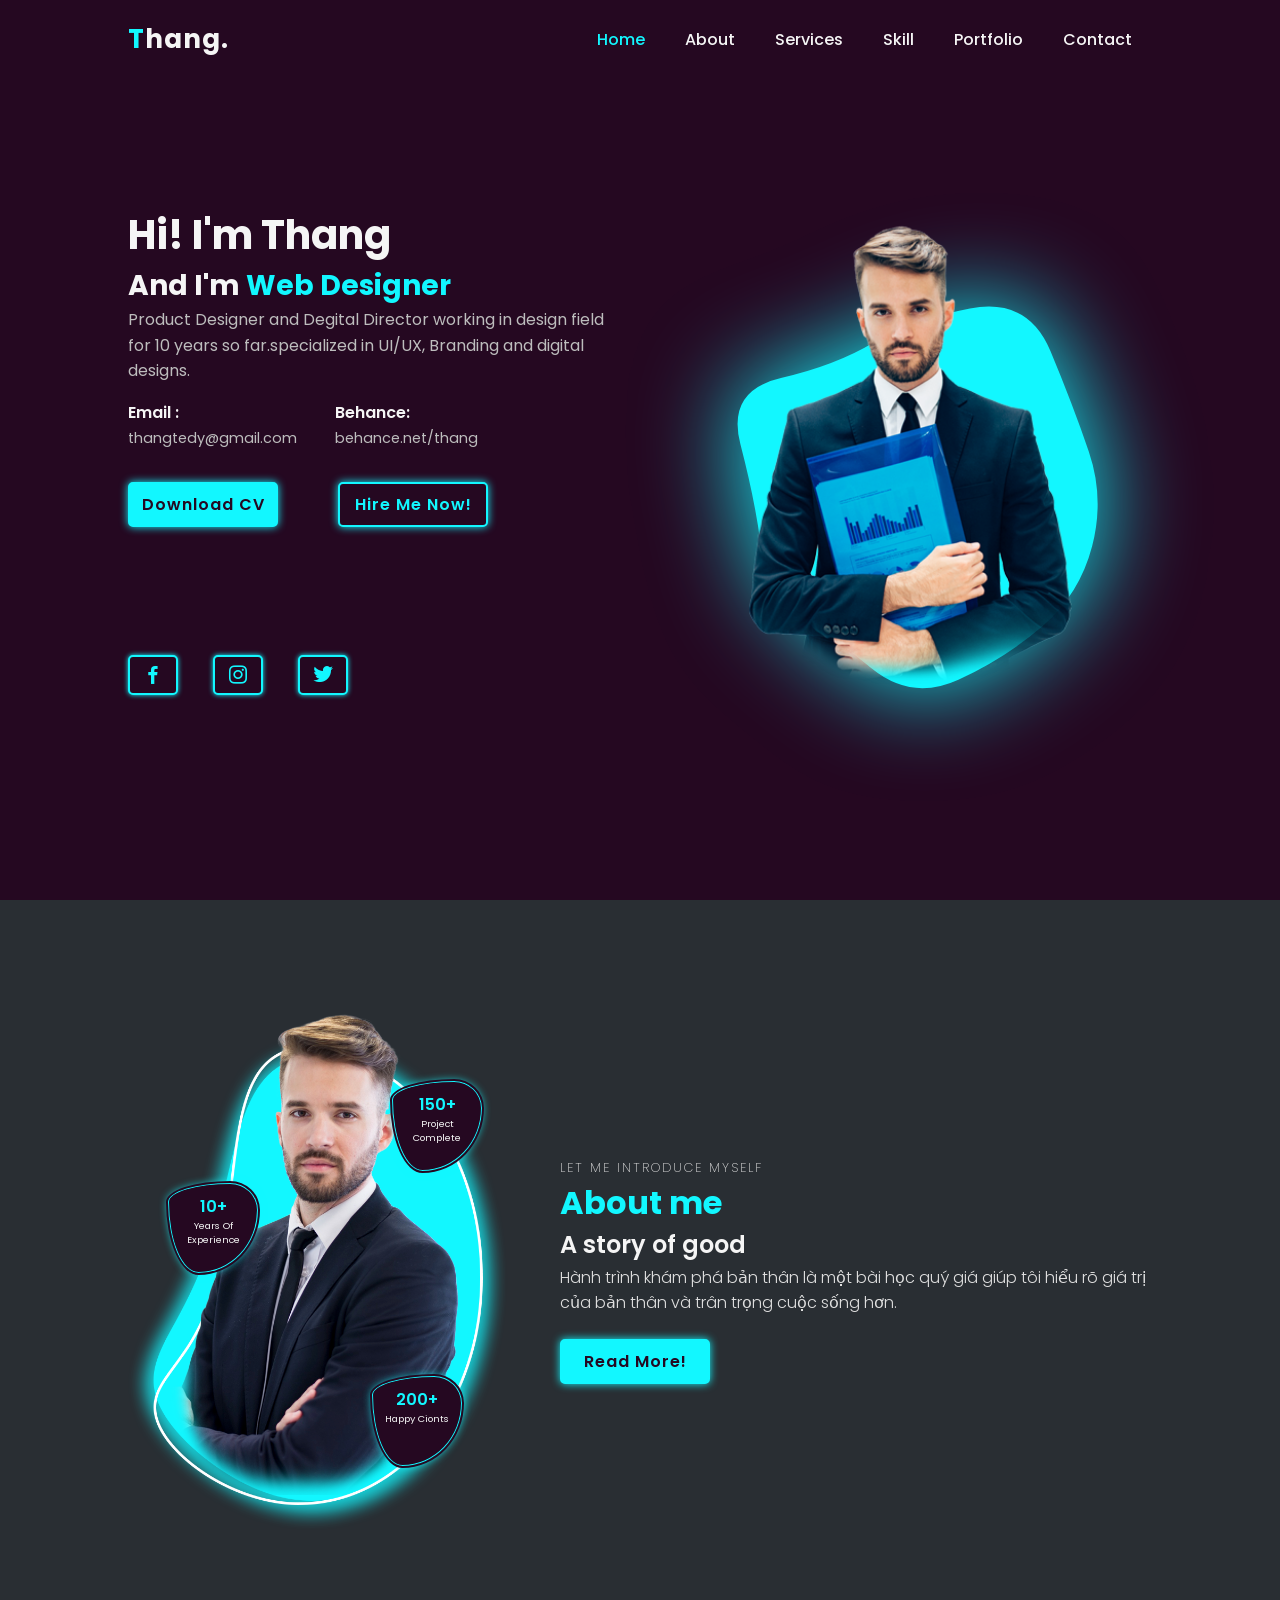
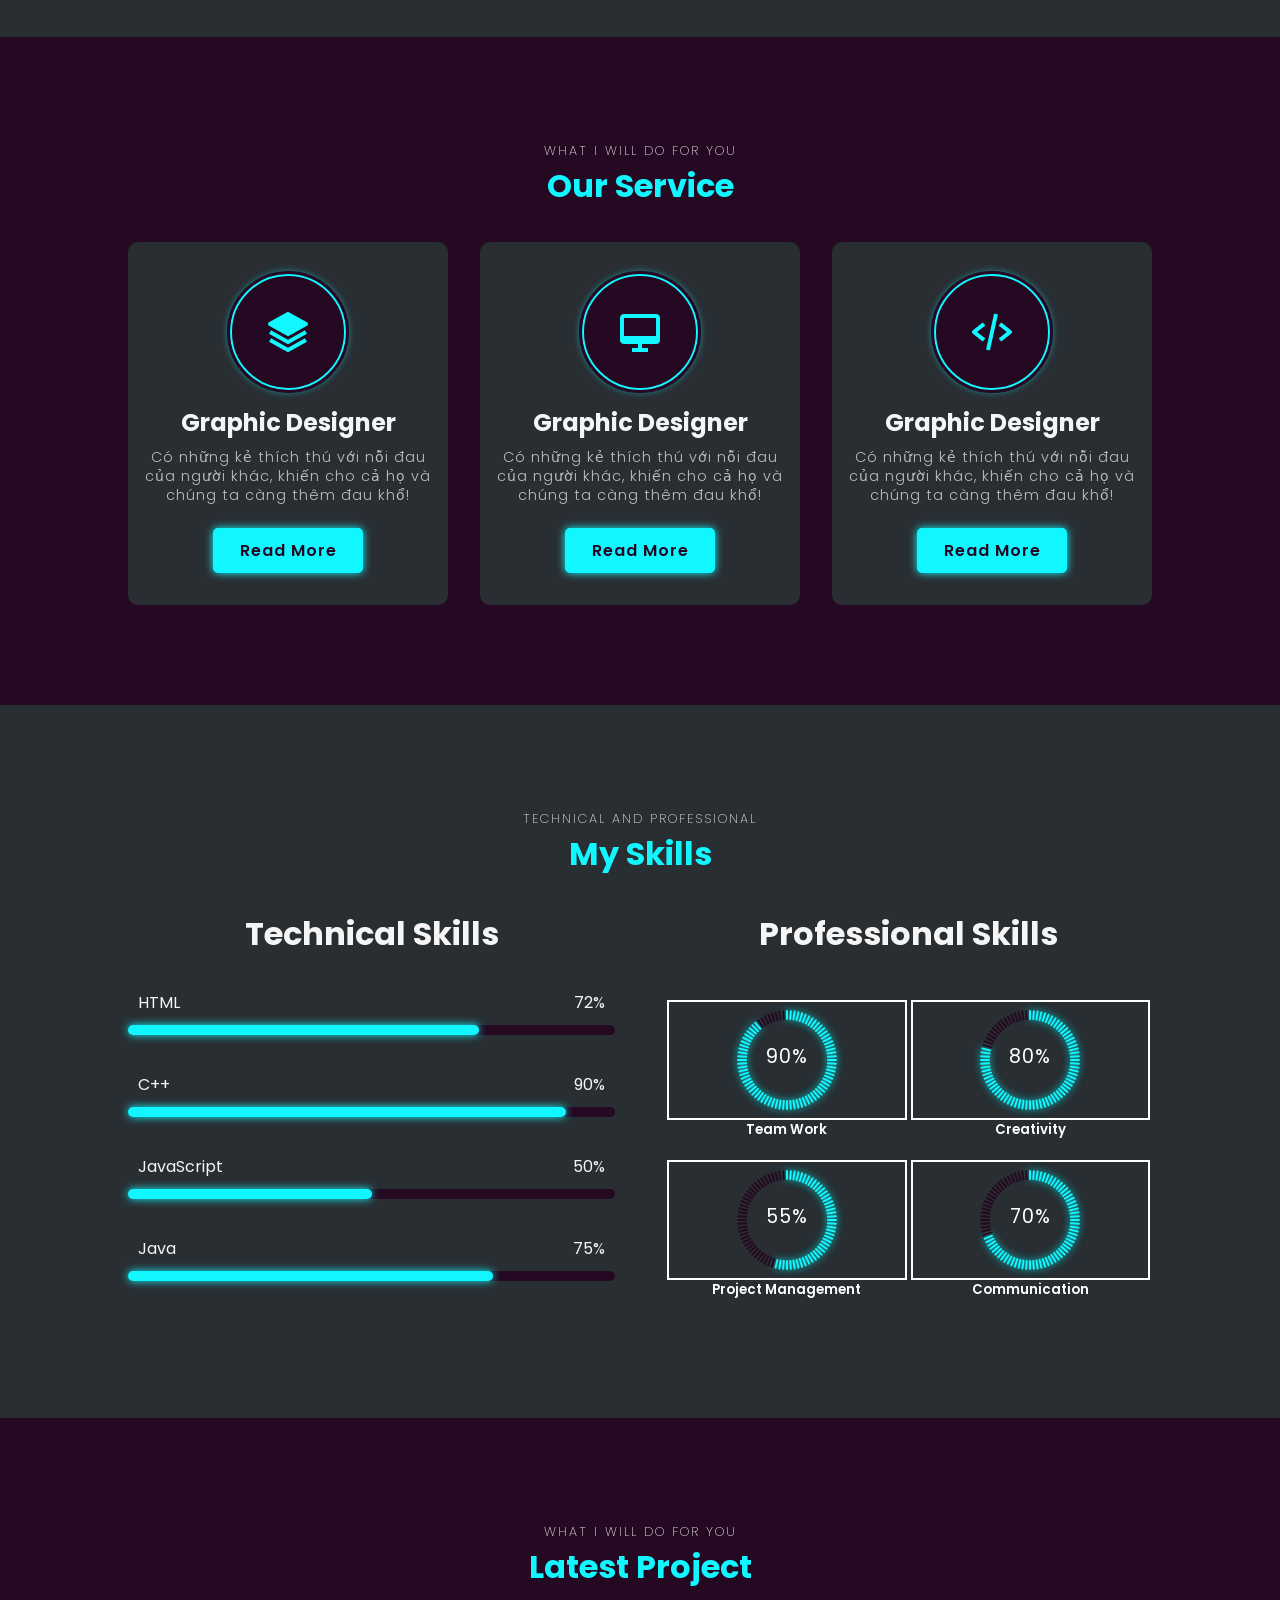
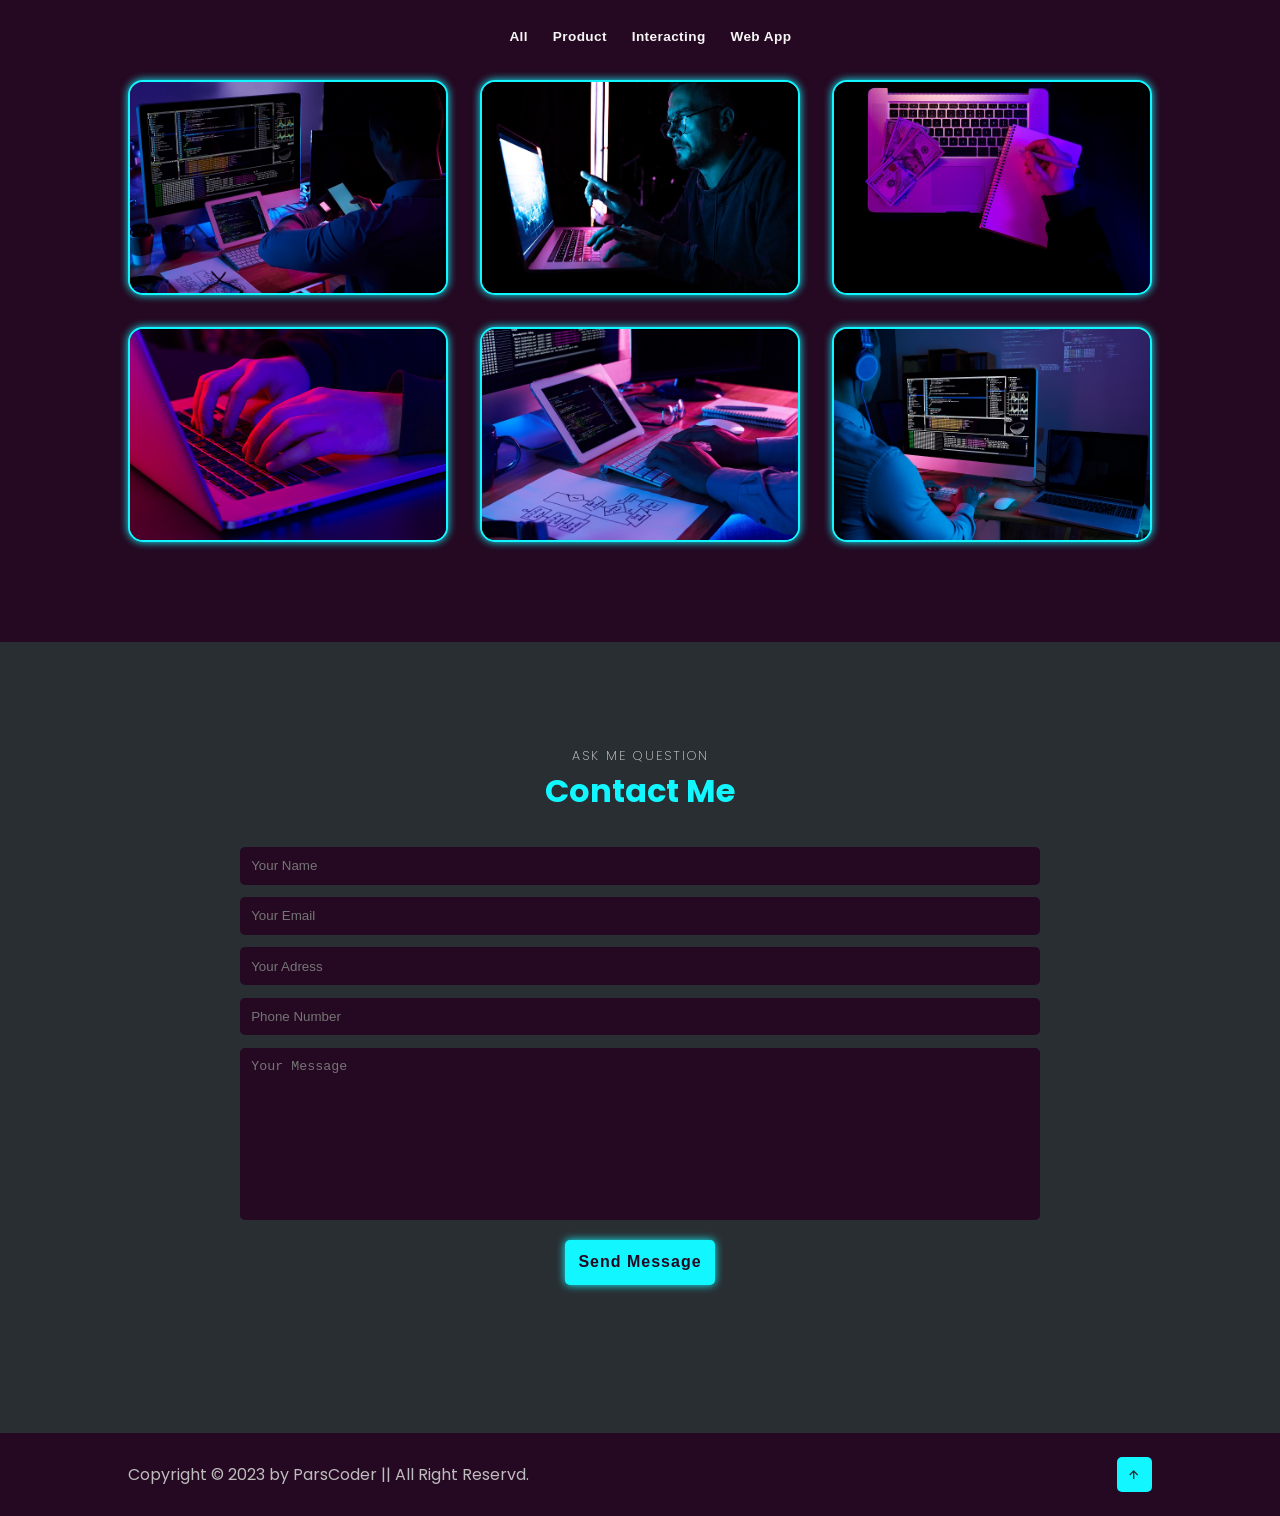
==== commit b2b5b943: "Rename home.html to index.html" ====
--- a/index.html
+++ b/index.html
@@ -1,335 +1,455 @@
-<!DOCTYPE html>
-<html lang="en">
-  <head>
-    <meta charset="UTF-8" />
-    <meta name="viewport" content="width=device-width, initial-scale=1.0" />
-    <title>Persional Website</title>
-
-    <!-- link-icon -->
-    <link
-      href="https://unpkg.com/boxicons@2.1.4/css/boxicons.min.css"
-      rel="stylesheet"
-    />
-    <link rel="stylesheet" href="home.css" />
-  </head>
-  <body>
-    <header>
-      <div class="logo"><span>T</span>hang.</div>
-      <ul class="navlist">
-        <li><a href="#home">Home</a></li>
-        <li><a href="#about">About</a></li>
-        <li><a href="#services">Services</a></li>
-        <li><a href="#skills">Skill</a></li>
-        <li><a href="#portfolio">Portfolio</a></li>
-        <li><a href="#contact">Contact</a></li>
-      </ul>
-
-      <div id="menu-icon" class="bx bx-menu"></div>
-    </header>
-
-    <section id="home" class="home">
-      <div class="home-content">
-        <h1>Hi! I'm Thang</h1>
-        <div class="change-text">
-          <h3>And I'm</h3>
-          <h3>
-            <span class="word">Student</span>
-            <span class="word">Web&nbsp;Designer</span>
-            <span class="word">Frontend&nbsp;Developer</span>
-            <span class="word">UX/UI&nbsp;Developer</span>
-          </h3>
-        </div>
-
-        <p>
-          Product Designer and Degital Director working in design field for 10
-          years so far.specialized in UI/UX, Branding and digital designs.
-        </p>
-
-        <div class="infor-box">
-          <div class="email-infor">
-            <h5>Email :</h5>
-            <span>thangtedy@gmail.com</span>
-          </div>
-          <div class="behance-infor">
-            <h5>Behance:</h5>
-            <span>behance.net/thang</span>
-          </div>
-        </div>
-
-        <div class="btn-box">
-          <a href="#" class="btn">Download CV</a>
-          <a href="#" class="btn">Hire Me Now!</a>
-        </div>
-
-        <div class="social-icons">
-          <a href="#"><i class="bx bxl-facebook"></i></a>
-          <a href="#"><i class="bx bxl-instagram"></i></a>
-          <a href="#"><i class="bx bxl-twitter"></i></a>
-        </div>
-      </div>
-
-      <div class="home-image">
-        <div class="img-box">
-          <img src="img/man3.png" alt="pic" />
-        </div>
-
-        <div class="liquid-shape">
-          <svg
-            viewBox="0 0 500 500"
-            xmlns="http://www.w3.org/2000/svg"
-            xmlns:xlink="http://www.w3.org/1999/xlink"
-            width="100%"
-            id="blobSvg"
-          >
-            <path fill="#12f7ff">
-              <animate
-                attributeName="d"
-                dur="20000ms"
-                repeatCount="indefinite"
-                values="
-                            M434,294Q402,338,372,373.5Q342,409,296,428Q250,447,209.5,419Q169
-                            ,391,134.5,364Q100,337,99.5,293.5Q99,250,68.5,188.5Q38,127,105,121Q172
-                            ,115,211,84.5Q250,54,310,48.5Q370,43,384,103.5Q398,164,432,207Q466,250,434,294Z;
-    
-                            M442.5,309Q455,368,404,398Q353,428,301.5,454.5Q250,481,207,440Q164,399
-                            ,129.5,369.5Q95,340,81.5,295Q68,250,75,201.5Q82,153,125,130.5Q168,108,209
-                            ,93Q250,78,311,58Q372,38,408,88Q444,138,437,194Q430,250,442.5,309Z;
-    
-                            M441.5,295.5Q407,341,376.5,378.5Q346,416,298,410Q250,404,208.5,399Q167
-                            ,394,103,383Q39,372,56,311Q73,250,69.5,197Q66,144,96.5,90.5Q127,37,188.5
-                            ,42Q250,47,297.5,66.5Q345,86,396,111Q447,136,461.5,193Q476,250,441.5,295.5Z;
-    
-                            M426,298Q417,346,385,387.5Q353,429,301.5,418Q250,407,211,396Q172,385,103.5,
-                            379.5Q35,374,27,312Q19,250,65,210Q111,170,128.5,120Q146,70,198,38Q250,6,310,
-                            24.5Q370,43,413.5,86.5Q457,130,446,190Q435,250,426,298Z;
-    
-                            M434.5,292Q396,334,375,382.5Q354,431,302,444.5Q250,458,188.5,460.5Q127
-                            ,463,117,397.5Q107,332,83,291Q59,250,88.5,212Q118,174,144.5,144Q171,114
-                            210.5,101.5Q250,89,309,67.5Q368,46,413.5,87.5Q459,129,466,189.5Q473,250,434.5,292Z;
-    
-                            M434,294Q402,338,372,373.5Q342,409,296,428Q250,447,209.5,419Q169,391
-                            ,134.5,364Q100,337,99.5,293.5Q99,250,68.5,188.5Q38,127,105,121Q172,115,211
-                            ,84.5Q250,54,310,48.5Q370,43,384,103.5Q398,164,432,207Q466,250,434,294Z;
-                            "
-              ></animate>
-            </path>
-          </svg>
-        </div>
-
-        <div class="liquid-shape">
-          <svg
-            viewBox="0 0 500 500"
-            xmlns="http://www.w3.org/2000/svg"
-            xmlns:xlink="http://www.w3.org/1999/xlink"
-            width="100%"
-            id="blobSvg"
-          >
-            <path fill="#12f7ff">
-              <animate
-                attributeName="d"
-                dur="20000ms"
-                repeatCount="indefinite"
-                values="
-                            M434,294Q402,338,372,373.5Q342,409,296,428Q250,447,209.5,419Q169
-                            ,391,134.5,364Q100,337,99.5,293.5Q99,250,68.5,188.5Q38,127,105,121Q172
-                            ,115,211,84.5Q250,54,310,48.5Q370,43,384,103.5Q398,164,432,207Q466,250,434,294Z;
-    
-                            M442.5,309Q455,368,404,398Q353,428,301.5,454.5Q250,481,207,440Q164,399
-                            ,129.5,369.5Q95,340,81.5,295Q68,250,75,201.5Q82,153,125,130.5Q168,108,209
-                            ,93Q250,78,311,58Q372,38,408,88Q444,138,437,194Q430,250,442.5,309Z;
-    
-                            M441.5,295.5Q407,341,376.5,378.5Q346,416,298,410Q250,404,208.5,399Q167
-                            ,394,103,383Q39,372,56,311Q73,250,69.5,197Q66,144,96.5,90.5Q127,37,188.5
-                            ,42Q250,47,297.5,66.5Q345,86,396,111Q447,136,461.5,193Q476,250,441.5,295.5Z;
-    
-                            M426,298Q417,346,385,387.5Q353,429,301.5,418Q250,407,211,396Q172,385,103.5,
-                            379.5Q35,374,27,312Q19,250,65,210Q111,170,128.5,120Q146,70,198,38Q250,6,310,
-                            24.5Q370,43,413.5,86.5Q457,130,446,190Q435,250,426,298Z;
-    
-                            M434.5,292Q396,334,375,382.5Q354,431,302,444.5Q250,458,188.5,460.5Q127
-                            ,463,117,397.5Q107,332,83,291Q59,250,88.5,212Q118,174,144.5,144Q171,114
-                            210.5,101.5Q250,89,309,67.5Q368,46,413.5,87.5Q459,129,466,189.5Q473,250,434.5,292Z;
-    
-                            M434,294Q402,338,372,373.5Q342,409,296,428Q250,447,209.5,419Q169,391
-                            ,134.5,364Q100,337,99.5,293.5Q99,250,68.5,188.5Q38,127,105,121Q172,115,211
-                            ,84.5Q250,54,310,48.5Q370,43,384,103.5Q398,164,432,207Q466,250,434,294Z;
-                            "
-              ></animate>
-            </path>
-          </svg>
-        </div>
-      </div>
-    </section>
-
-    <section id="about" class="about">
-      <div class="img-about">
-        <img src="img/about-me-pic2.png" alt="" />
-        <div class="infor-about1">
-          <span>10+</span>
-          <p>Years Of Experience</p>
-        </div>
-        <div class="infor-about2">
-          <span>150+</span>
-          <p>Project Complete</p>
-        </div>
-        <div class="infor-about3">
-          <span>200+</span>
-          <p>Happy Cionts</p>
-        </div>
-      </div>
-
-      <div class="about-content">
-        <span>Let me introduce myself</span>
-        <h2>About me</h2>
-        <h3>A story of good</h3>
-        <p>
-          Hành trình khám phá bản thân là một bài học quý giá giúp tôi hiểu rõ
-          giá trị của bản thân và trân trọng cuộc sống hơn.
-        </p>
-
-        <div class="btn-box">
-          <a href="#" class="btn">Read More!</a>
-        </div>
-      </div>
-    </section>
-
-    <section id="services" class="services">
-      <div class="main-text">
-        <span>what i will do for you</span>
-        <h2>Our Service</h2>
-      </div>
-      <!-- box1 -->
-      <div class="section-services">
-        <div class="service-box">
-          <i class="bx bxs-layer service-icon"></i>
-          <h3>Graphic Designer</h3>
-          <p>
-            Có những kẻ thích thú với nỗi đau của người khác, khiến cho cả họ và
-            chúng ta càng thêm đau khổ!
-          </p>
-          <div class="btn-box service-btn">
-            <a href="#" class="btn">Read More</a>
-          </div>
-        </div>
-        <!-- box2 -->
-        <div class="service-box">
-          <i class="bx bx-desktop service-icon"></i>
-          <h3>Graphic Designer</h3>
-          <p>
-            Có những kẻ thích thú với nỗi đau của người khác, khiến cho cả họ và
-            chúng ta càng thêm đau khổ!
-          </p>
-          <div class="btn-box service-btn">
-            <a href="#" class="btn">Read More</a>
-          </div>
-        </div>
-        <!-- box3 -->
-        <div class="service-box">
-          <i class="bx bx-code-alt service-icon"></i>
-          <h3>Graphic Designer</h3>
-          <p>
-            Có những kẻ thích thú với nỗi đau của người khác, khiến cho cả họ và
-            chúng ta càng thêm đau khổ!
-          </p>
-          <div class="btn-box service-btn">
-            <a href="#" class="btn">Read More</a>
-          </div>
-        </div>
-      </div>
-    </section>
-
-    <section id="skills" class="skills">
-      <div class="main-text">
-        <span>technical and professional</span>
-        <h2>My Skills</h2>
-      </div>
-
-      <div class="skill-main">
-        <div class="skill-left">
-          <h3>Technical Skills</h3>
-
-          <div class="skill-bar">
-            <div class="infor">
-              <p>HTML</p>
-              <p>72%</p>
-            </div>
-            <div class="bar">
-              <span class="html"></span>
-            </div>
-          </div>
-
-          <div class="skill-bar">
-            <div class="infor">
-              <p>C++</p>
-              <p>90%</p>
-            </div>
-            <div class="bar">
-              <span class="c"></span>
-            </div>
-          </div>
-
-          <div class="skill-bar">
-            <div class="infor">
-              <p>JavaScript</p>
-              <p>50%</p>
-            </div>
-            <div class="bar">
-              <span class="javascript"></span>
-            </div>
-          </div>
-
-          <div class="skill-bar">
-            <div class="infor">
-              <p>Java</p>
-              <p>75%</p>
-            </div>
-            <div class="bar">
-              <span class="java"></span>
-            </div>
-          </div>
-        </div>
-
-        <div class="skill-right">
-          <h3>Professional Skills</h3>
-          <div class="professional">
-
-            <div class="box">
-              <div class="circle" data-dots="80" data-percent="90"></div>
-              <div class="text">
-                <big>90%</big>
-                <small>Team Work</small>
-              </div>
-            </div>
-
-            <div class="box">
-              <div class="circle" data-dots="80" data-percent="80"></div>
-              <div class="text">
-                <big>80%</big>
-                <small>Creativity</small>
-              </div>
-            </div>
-
-            <div class="box">
-              <div class="circle" data-dots="80" data-percent="55"></div>
-              <div class="text">
-                <big>55%</big>
-                <small>Project Management</small>
-              </div>
-            </div>
-
-            <div class="box">
-              <div class="circle" data-dots="80" data-percent="70"></div>
-              <div class="text">
-                <big>70%</big>
-                <small>Communication</small>
-              </div>
-            </div>
-
-          </div>
-        </div>
-      </div>
-    </section>
-
-    <script src="home.js"></script>
-  </body>
-</html>
+<!DOCTYPE html>
+<html lang="en">
+  <head>
+    <meta charset="UTF-8" />
+    <meta name="viewport" content="width=device-width, initial-scale=1.0" />
+    <title>Persional Website</title>
+
+    <!-- link-icon -->
+    <link
+      href="https://unpkg.com/boxicons@2.1.4/css/boxicons.min.css"
+      rel="stylesheet"
+    />
+    <link rel="stylesheet" href="home.css" />
+  </head>
+  <body>
+    <header>
+      <div class="logo"><span>T</span>hang.</div>
+      <ul class="navlist">
+        <li><a href="#home">Home</a></li>
+        <li><a href="#about">About</a></li>
+        <li><a href="#services">Services</a></li>
+        <li><a href="#skills">Skill</a></li>
+        <li><a href="#portfolio">Portfolio</a></li>
+        <li><a href="#contact">Contact</a></li>
+      </ul>
+
+      <div id="menu-icon" class="bx bx-menu"></div>
+    </header>
+
+    <section id="home" class="home">
+      <div class="home-content">
+        <h1>Hi! I'm Thang</h1>
+        <div class="change-text">
+          <h3>And I'm</h3>
+          <h3>
+            <span class="word">Student</span>
+            <span class="word">Web&nbsp;Designer</span>
+            <span class="word">Frontend&nbsp;Developer</span>
+            <span class="word">UX/UI&nbsp;Developer</span>
+          </h3>
+        </div>
+
+        <p>
+          Product Designer and Degital Director working in design field for 10
+          years so far.specialized in UI/UX, Branding and digital designs.
+        </p>
+
+        <div class="infor-box">
+          <div class="email-infor">
+            <h5>Email :</h5>
+            <span>thangtedy@gmail.com</span>
+          </div>
+          <div class="behance-infor">
+            <h5>Behance:</h5>
+            <span>behance.net/thang</span>
+          </div>
+        </div>
+
+        <div class="btn-box">
+          <a href="#" class="btn">Download CV</a>
+          <a href="#" class="btn">Hire Me Now!</a>
+        </div>
+
+        <div class="social-icons">
+          <a href="#"><i class="bx bxl-facebook"></i></a>
+          <a href="#"><i class="bx bxl-instagram"></i></a>
+          <a href="#"><i class="bx bxl-twitter"></i></a>
+        </div>
+      </div>
+
+      <div class="home-image">
+        <div class="img-box">
+          <img src="img/man3.png" alt="pic" />
+        </div>
+
+        <div class="liquid-shape">
+          <svg
+            viewBox="0 0 500 500"
+            xmlns="http://www.w3.org/2000/svg"
+            xmlns:xlink="http://www.w3.org/1999/xlink"
+            width="100%"
+            id="blobSvg"
+          >
+            <path fill="#12f7ff">
+              <animate
+                attributeName="d"
+                dur="20000ms"
+                repeatCount="indefinite"
+                values="
+                            M434,294Q402,338,372,373.5Q342,409,296,428Q250,447,209.5,419Q169
+                            ,391,134.5,364Q100,337,99.5,293.5Q99,250,68.5,188.5Q38,127,105,121Q172
+                            ,115,211,84.5Q250,54,310,48.5Q370,43,384,103.5Q398,164,432,207Q466,250,434,294Z;
+    
+                            M442.5,309Q455,368,404,398Q353,428,301.5,454.5Q250,481,207,440Q164,399
+                            ,129.5,369.5Q95,340,81.5,295Q68,250,75,201.5Q82,153,125,130.5Q168,108,209
+                            ,93Q250,78,311,58Q372,38,408,88Q444,138,437,194Q430,250,442.5,309Z;
+    
+                            M441.5,295.5Q407,341,376.5,378.5Q346,416,298,410Q250,404,208.5,399Q167
+                            ,394,103,383Q39,372,56,311Q73,250,69.5,197Q66,144,96.5,90.5Q127,37,188.5
+                            ,42Q250,47,297.5,66.5Q345,86,396,111Q447,136,461.5,193Q476,250,441.5,295.5Z;
+    
+                            M426,298Q417,346,385,387.5Q353,429,301.5,418Q250,407,211,396Q172,385,103.5,
+                            379.5Q35,374,27,312Q19,250,65,210Q111,170,128.5,120Q146,70,198,38Q250,6,310,
+                            24.5Q370,43,413.5,86.5Q457,130,446,190Q435,250,426,298Z;
+    
+                            M434.5,292Q396,334,375,382.5Q354,431,302,444.5Q250,458,188.5,460.5Q127
+                            ,463,117,397.5Q107,332,83,291Q59,250,88.5,212Q118,174,144.5,144Q171,114
+                            210.5,101.5Q250,89,309,67.5Q368,46,413.5,87.5Q459,129,466,189.5Q473,250,434.5,292Z;
+    
+                            M434,294Q402,338,372,373.5Q342,409,296,428Q250,447,209.5,419Q169,391
+                            ,134.5,364Q100,337,99.5,293.5Q99,250,68.5,188.5Q38,127,105,121Q172,115,211
+                            ,84.5Q250,54,310,48.5Q370,43,384,103.5Q398,164,432,207Q466,250,434,294Z;
+                            "
+              ></animate>
+            </path>
+          </svg>
+        </div>
+
+        <div class="liquid-shape">
+          <svg
+            viewBox="0 0 500 500"
+            xmlns="http://www.w3.org/2000/svg"
+            xmlns:xlink="http://www.w3.org/1999/xlink"
+            width="100%"
+            id="blobSvg"
+          >
+            <path fill="#12f7ff">
+              <animate
+                attributeName="d"
+                dur="20000ms"
+                repeatCount="indefinite"
+                values="
+                            M434,294Q402,338,372,373.5Q342,409,296,428Q250,447,209.5,419Q169
+                            ,391,134.5,364Q100,337,99.5,293.5Q99,250,68.5,188.5Q38,127,105,121Q172
+                            ,115,211,84.5Q250,54,310,48.5Q370,43,384,103.5Q398,164,432,207Q466,250,434,294Z;
+    
+                            M442.5,309Q455,368,404,398Q353,428,301.5,454.5Q250,481,207,440Q164,399
+                            ,129.5,369.5Q95,340,81.5,295Q68,250,75,201.5Q82,153,125,130.5Q168,108,209
+                            ,93Q250,78,311,58Q372,38,408,88Q444,138,437,194Q430,250,442.5,309Z;
+    
+                            M441.5,295.5Q407,341,376.5,378.5Q346,416,298,410Q250,404,208.5,399Q167
+                            ,394,103,383Q39,372,56,311Q73,250,69.5,197Q66,144,96.5,90.5Q127,37,188.5
+                            ,42Q250,47,297.5,66.5Q345,86,396,111Q447,136,461.5,193Q476,250,441.5,295.5Z;
+    
+                            M426,298Q417,346,385,387.5Q353,429,301.5,418Q250,407,211,396Q172,385,103.5,
+                            379.5Q35,374,27,312Q19,250,65,210Q111,170,128.5,120Q146,70,198,38Q250,6,310,
+                            24.5Q370,43,413.5,86.5Q457,130,446,190Q435,250,426,298Z;
+    
+                            M434.5,292Q396,334,375,382.5Q354,431,302,444.5Q250,458,188.5,460.5Q127
+                            ,463,117,397.5Q107,332,83,291Q59,250,88.5,212Q118,174,144.5,144Q171,114
+                            210.5,101.5Q250,89,309,67.5Q368,46,413.5,87.5Q459,129,466,189.5Q473,250,434.5,292Z;
+    
+                            M434,294Q402,338,372,373.5Q342,409,296,428Q250,447,209.5,419Q169,391
+                            ,134.5,364Q100,337,99.5,293.5Q99,250,68.5,188.5Q38,127,105,121Q172,115,211
+                            ,84.5Q250,54,310,48.5Q370,43,384,103.5Q398,164,432,207Q466,250,434,294Z;
+                            "
+              ></animate>
+            </path>
+          </svg>
+        </div>
+      </div>
+    </section>
+
+    <section id="about" class="about">
+      <div class="img-about">
+        <img src="img/about-me-pic2.png" alt="" />
+        <div class="infor-about1">
+          <span>10+</span>
+          <p>Years Of Experience</p>
+        </div>
+        <div class="infor-about2">
+          <span>150+</span>
+          <p>Project Complete</p>
+        </div>
+        <div class="infor-about3">
+          <span>200+</span>
+          <p>Happy Cionts</p>
+        </div>
+      </div>
+
+      <div class="about-content">
+        <span>Let me introduce myself</span>
+        <h2>About me</h2>
+        <h3>A story of good</h3>
+        <p>
+          Hành trình khám phá bản thân là một bài học quý giá giúp tôi hiểu rõ
+          giá trị của bản thân và trân trọng cuộc sống hơn.
+        </p>
+
+        <div class="btn-box">
+          <a href="#" class="btn">Read More!</a>
+        </div>
+      </div>
+    </section>
+
+    <section id="services" class="services">
+      <div class="main-text">
+        <span>what i will do for you</span>
+        <h2>Our Service</h2>
+      </div>
+      <!-- box1 -->
+      <div class="section-services">
+        <div class="service-box">
+          <i class="bx bxs-layer service-icon"></i>
+          <h3>Graphic Designer</h3>
+          <p>
+            Có những kẻ thích thú với nỗi đau của người khác, khiến cho cả họ và
+            chúng ta càng thêm đau khổ!
+          </p>
+          <div class="btn-box service-btn">
+            <a href="#" class="btn">Read More</a>
+          </div>
+        </div>
+        <!-- box2 -->
+        <div class="service-box">
+          <i class="bx bx-desktop service-icon"></i>
+          <h3>Graphic Designer</h3>
+          <p>
+            Có những kẻ thích thú với nỗi đau của người khác, khiến cho cả họ và
+            chúng ta càng thêm đau khổ!
+          </p>
+          <div class="btn-box service-btn">
+            <a href="#" class="btn">Read More</a>
+          </div>
+        </div>
+        <!-- box3 -->
+        <div class="service-box">
+          <i class="bx bx-code-alt service-icon"></i>
+          <h3>Graphic Designer</h3>
+          <p>
+            Có những kẻ thích thú với nỗi đau của người khác, khiến cho cả họ và
+            chúng ta càng thêm đau khổ!
+          </p>
+          <div class="btn-box service-btn">
+            <a href="#" class="btn">Read More</a>
+          </div>
+        </div>
+      </div>
+    </section>
+
+    <section id="skills" class="skills">
+      <div class="main-text">
+        <span>technical and professional</span>
+        <h2>My Skills</h2>
+      </div>
+
+      <div class="skill-main">
+        <div class="skill-left">
+          <h3>Technical Skills</h3>
+
+          <div class="skill-bar">
+            <div class="infor">
+              <p>HTML</p>
+              <p>72%</p>
+            </div>
+            <div class="bar">
+              <span class="html"></span>
+            </div>
+          </div>
+
+          <div class="skill-bar">
+            <div class="infor">
+              <p>C++</p>
+              <p>90%</p>
+            </div>
+            <div class="bar">
+              <span class="c"></span>
+            </div>
+          </div>
+
+          <div class="skill-bar">
+            <div class="infor">
+              <p>JavaScript</p>
+              <p>50%</p>
+            </div>
+            <div class="bar">
+              <span class="javascript"></span>
+            </div>
+          </div>
+
+          <div class="skill-bar">
+            <div class="infor">
+              <p>Java</p>
+              <p>75%</p>
+            </div>
+            <div class="bar">
+              <span class="java"></span>
+            </div>
+          </div>
+        </div>
+
+        <div class="skill-right">
+          <h3>Professional Skills</h3>
+          <div class="professional">
+
+            <div class="box">
+              <div class="circle" data-dots="80" data-percent="90"></div>
+              <div class="text">
+                <big>90%</big>
+                <small>Team Work</small>
+              </div>
+            </div>
+
+            <div class="box">
+              <div class="circle" data-dots="80" data-percent="80"></div>
+              <div class="text">
+                <big>80%</big>
+                <small>Creativity</small>
+              </div>
+            </div>
+
+            <div class="box">
+              <div class="circle" data-dots="80" data-percent="55"></div>
+              <div class="text">
+                <big>55%</big>
+                <small>Project Management</small>
+              </div>
+            </div>
+
+            <div class="box">
+              <div class="circle" data-dots="80" data-percent="70"></div>
+              <div class="text">
+                <big>70%</big>
+                <small>Communication</small>
+              </div>
+            </div>
+
+          </div>
+        </div>
+      </div>
+    </section>
+
+    <section id="portfolio" class="portfolio">
+      <div class="main-text">
+        <span>What i will do for you</span>
+        <h2>Latest Project</h2>
+      </div>
+
+      <div class="container">
+        <div class="filter-buttons">
+          <button class="btn" data-filter="all">All</button>
+          <button class="btn" data-filter=".product">Product</button>
+          <button class="btn" data-filter=".inter">Interacting</button>
+          <button class="btn" data-filter=".web">Web App</button>
+        </div>
+
+        <div class="portfolio-gallery">
+          <div class="port-box mix product">
+            <div class="port-image">
+              <img src="img/1.jpg" alt="">
+            </div>
+            <div class="port-content">
+              <h3>Graphic Design</h3>
+              <p>
+                Cuộc sống như thể việc đạp một chiếc xe. Để giữ thăng bằng, bạn phải đi tiếp.
+              </p>
+              <a href="#"><i class='bx bx-link-external'></i></a>
+            </div>
+          </div>
+
+          <div class="port-box mix product">
+            <div class="port-image">
+              <img src="img/2.jpg" alt="">
+            </div>
+            <div class="port-content">
+              <h3>Graphic Design</h3>
+              <p>
+                Cuộc sống như thể việc đạp một chiếc xe. Để giữ thăng bằng, bạn phải đi tiếp.
+              </p>
+              <a href="#"><i class='bx bx-link-external'></i></a>
+            </div>
+          </div>
+
+          <div class="port-box mix inter">
+            <div class="port-image">
+              <img src="img/3.jpg" alt="">
+            </div>
+            <div class="port-content">
+              <h3>Graphic Design</h3>
+              <p>
+                Cuộc sống như thể việc đạp một chiếc xe. Để giữ thăng bằng, bạn phải đi tiếp.
+              </p>
+              <a href="#"><i class='bx bx-link-external'></i></a>
+            </div>
+          </div>
+
+          <div class="port-box mix inter">
+            <div class="port-image">
+              <img src="img/4.jpg" alt="">
+            </div>
+            <div class="port-content">
+              <h3>Graphic Design</h3>
+              <p>
+                Cuộc sống như thể việc đạp một chiếc xe. Để giữ thăng bằng, bạn phải đi tiếp.
+              </p>
+              <a href="#"><i class='bx bx-link-external'></i></a>
+            </div>
+          </div>
+
+          <div class="port-box mix inter">
+            <div class="port-image">
+              <img src="img/5.jpg" alt="">
+            </div>
+            <div class="port-content">
+              <h3>Graphic Design</h3>
+              <p>
+                Cuộc sống như thể việc đạp một chiếc xe. Để giữ thăng bằng, bạn phải đi tiếp.
+              </p>
+              <a href="#"><i class='bx bx-link-external'></i></a>
+            </div>
+          </div>
+
+          <div class="port-box mix web">
+            <div class="port-image">
+              <img src="img/6.jpg" alt="">
+            </div>
+            <div class="port-content">
+              <h3>Graphic Design</h3>
+              <p>
+                Cuộc sống như thể việc đạp một chiếc xe. Để giữ thăng bằng, bạn phải đi tiếp.
+              </p>
+              <a href="#"><i class='bx bx-link-external'></i></a>
+            </div>
+          </div>
+        </div>
+      </div>
+    </section>
+
+    <section id="contact" class="contact">
+      <div class="main-text">
+        <span>Ask me question</span>
+        <h2>Contact Me</h2>
+      </div>
+
+      <form action="#">
+        <input type="text" placeholder="Your Name">
+        <input type="text" placeholder="Your Email">
+        <input type="text" placeholder="Your Adress">
+        <input type="number" placeholder="Phone Number">
+        <textarea name="" id="" cols="30" rows="10" placeholder="Your Message"></textarea>
+        <div class="btn-box formBtn">
+          <button type="submit" class="btn">Send Message</button>
+        </div>
+      </form>
+    </section>
+
+    <footer>
+      <p>Copyright &copy; 2023 by ParsCoder || All Right Reservd.</p>
+      <a href="#home"><i class='bx bx-up-arrow-alt'></i></a>
+    </footer>
+
+    <script src="mixitup.min.js"></script>
+    <script src="home.js"></script>
+  </body>
+</html>
--- a/home.css
+++ b/home.css
@@ -1,674 +1,924 @@
- @import url('https://fonts.googleapis.com/css2?family=Mulish:wght@200;700&family=Poppins:wght@100;200;300;400;500;600;700;800;900&display=swap');
-
-* {
-    padding: 0;
-    margin: 0;
-    box-sizing: border-box;
-    list-style: none;
-    scroll-behavior: smooth;
-    text-decoration: none;
-}
-
-:root {
-    --text-color:#f5f5f5;
-    --hover-color:#12f7ff;
-    --bg-color:#250821;
-    --secon-bg-color:#292e33;
-    --big-font:2.5rem;
-    --normal-font:2rem;
-    --neon-box-shadow:0 0 .5rem #12f7ff;
-    --h2-font:3rem;
-    --font-neon-text-shadow:0 0 10px rgba(18, 247, 255, 0.3),
-    0 0 20px rgba(18, 247, 255, 0.3),
-    0 0 30px rgba(18, 247, 255, 0.3),
-    0 0 40px rgba(18, 247, 255, 0.3),
-    0 0 70px rgba(18, 247, 255, 0.3),
-    0 0 80px rgba(18, 247, 255, 0.3),
-    0 0 100px rgba(18, 247, 255, 0.3),
-    0 0 150px rgba(18, 247, 255, 0.3);
-}
-
-body {
-    font-family: "Poppins", sans-serif;
-    background-color: var(--bg-color);
-    color: var(--text-color);
-}
-
-header {
-    display: flex;
-    align-items: center;
-    justify-content: space-between;
-    width: 100%;
-    padding: 20px 10%;
-}
-
-.logo {
-    font-size: 26px;
-    font-weight: 700;
-    letter-spacing: 1px;
-}
-
-span {
-    color: var(--hover-color);
-}
-
-.navlist {
-    display: flex;
-}
-
-.navlist a {
-    color: var(--text-color);
-    font-weight: 500;
-    padding: 10px 20px;
-}
-
-.navlist a:hover {
-    color: var(--hover-color);
-    text-shadow: 0 0 10px rgba(18, 247, 255, 0.6),
-    0 0 20px rgba(18, 247, 255, 0.6),
-    0 0 30px rgba(18, 247, 255, 0.6),
-    0 0 40px rgba(18, 247, 255, 0.6),
-    0 0 70px rgba(18, 247, 255, 0.6),
-    0 0 80px rgba(18, 247, 255, 0.6),
-    0 0 100px rgba(18, 247, 255, 0.6),
-    0 0 150px rgba(18, 247, 255, 0.6);
-}
-
-#menu-icon {
-    font-size: 1.8rem;
-    z-index: 10001;
-    cursor: pointer;
-    margin-left: 25px;
-    background: var(--hover-color);
-    border-radius: 3px;
-    color: var(--secon-bg-color);
-    display: none;
-}
-
-section {
-    padding: 100px 10%;
-}
-
-.home {
-    min-height: 100vh;
-    height: 100%;
-    width: 100%;
-    display: grid;
-    grid-template-columns: repeat(2, 1fr);
-    align-items: center;
-    grid-gap: 4em;
-}
-
-.home-content {
-    max-width: 600px;
-}
-
-.home-content h1 {
-    font-size: var(--big-font);
-    font-weight: 700;
-}
-
-.change-text {
-    font-size: 1.5rem;
-    font-weight: 600;
-}
-
-.change-text h3 {
-    display: inline-flex;
-    margin: 0;
-    vertical-align: top;
-}
-
-.change-text h3 .word {
-    position: absolute;
-    display: flex;
-    opacity: 0;
-}
-
-.change-text h3 .word .letter {
-    transform-origin: center center 25px;
-}
-
-.change-text h3 .word .letter.out {
-    transform: rotateX(90deg);
-    transition: 0.32s cubic-bezier(0.6,0,0.7,0.2);
-}
-
-.change-text h3 .word .letter.in {
-    transition: 0.32s ease;
-}
-
-.change-text h3 .word .letter.behind {
-    transform: rotateX(-90deg);
-}
-
-.home-content p {
-    color: #bdbdbd;
-    line-height: 1.6;
-}
-
-.infor-box {
-    display: inline-flex;
-    justify-content: space-between;
-    align-items: center;
-    width: 350px;
-    margin: 1rem 0 2rem;
-}
-
-.infor-box h5 {
-    font-weight: 600;
-    color: var(--text-color);
-    font-size: 1rem;
-}
-
-.infor-box span {
-    font-size: .9rem;
-    color: #bdbdbd;
-}
-
-.btn-box {
-    display: flex;
-    justify-content: space-between;
-    width: 360px;
-    height: 45px;
-}
-
-.btn-box a.btn {
-    display: inline-flex;
-    justify-content: center;
-    align-items: center;width: 150px;
-    height: 100%;
-    background: var(--hover-color);
-    color: var(--bg-color);
-    font-size: 1rem;
-    letter-spacing: 1px;
-    font-weight: 600;
-    transition: .6s;
-    box-shadow: var(--neon-box-shadow);
-    border-radius: 5px;
-    position: relative;
-    overflow: hidden;
-    z-index: 1;
-    border: 2px solid var(--hover-color);
-}
-
-a.btn:hover {
-    color: var(--hover-color)
-}
-
-a.btn::before {
-    content: "";
-    position: absolute;
-    top: 0;
-    left: 0;
-    background: var(--bg-color);
-    width: 0;
-    height: 100%;
-    z-index: -1;
-    transition: .4s;
-}
-
-a.btn:hover::before {
-     width: 100%;
-}
-
-a.btn:nth-child(2) {
-    background-color: var(--bg-color);
-    color: var(--hover-color);
-}
-
-a.btn:nth-child(2):hover {
-    color: var(--bg-color);
-}
-
-a.btn:nth-child(2)::before {
-    background: var(--hover-color)
-}
-
-.social-icons {
-    margin-top: 8rem;
-    display: flex;
-    justify-content: space-between;
-    width: 220px;
-    height: 40px;
-}
-
-.social-icons a {
-    display: inline-flex;
-    width: 50px;
-    height: 100%;
-    justify-content: center;
-    align-items: center;
-    background: var(--bg-color);
-    color: var(--hover-color);
-    border: 2px solid #12f7ff;
-    transition: .6s;
-    box-shadow: 0 0 .3rem #12f7ff;
-    border-radius: 5px;
-    position: relative;
-    z-index: 1;
-    overflow: hidden;
-}
-
-.social-icons a i {
-    font-size: 1.5rem;
-}
-
-.social-icons a:hover {
-    color: var(--bg-color);
-}
-
-.social-icons a::before {
-    content: "";
-    position: absolute;
-    top: 0;
-    left: 0;
-    width: 0;
-    height: 100%;
-    background: var(--hover-color);
-    transition: .6s;
-    z-index: -1;
-}
-
-.social-icons a:hover::before {
-    width: 100%;
-}
-
-.home-image {
-    position: relative;
-}
-
-.img-box {
-    text-align: center;
-}
-
-.img-box img {
-    width: 100%;
-    max-width: 350px;
-    height: auto;
-}
-
-.liquid-shape {
-    position: absolute;
-    width: 100%;
-    height: 100%;
-    z-index: -1;
-    top: 10%;
-}
-
-.liquid-shape:nth-child(2) {
-    filter: blur(50px);
-}
-
-/* About Section css----------------------------------------------- */
-
-.about {
-    display: flex;
-    justify-content: center;
-    align-items: center;
-    grid-gap: 2em;
-    background: var(--secon-bg-color);
-}
-
-.about .img-about {
-    text-align: center;
-    position: relative;
-}
-
-.about .img-about img {
-    max-width: 400px;
-    height: auto;
-}
-
-.about .img-about span {
-    color: var(--hover-color);
-    font-size: 1rem;
-    font-weight: 600;
-}
-
-.about .img-about p {
-    font-size: .6rem;
-}
-
-.about-content span {
-    color: #dfdfdf;
-    font-size: .8rem;
-    font-weight: 200;
-    letter-spacing: 2px;
-    text-transform: uppercase;
-}   
-
-.about-content h2 {
-    color: var(--hover-color);
-    font-weight: 700;
-    font-size: var(--normal-font);
-}
-
-.about-content h3 {
-    font-weight: 600;
-    font-size: 1.5rem;
-    margin-bottom: .2rem;
-}
-
-.about-content p {
-    color: #dfdfdf;
-    font-weight: 300;
-    margin-bottom: 1.5rem;
-}
-
-.infor-about1,
-.infor-about2,
-.infor-about3 {
-    background: var(--bg-color);
-    font-size: .5rem;
-    position: absolute;
-    padding: 10px;
-    width: 90px;
-    height: 90px;
-    border-radius: 69% 31% 66% 34% / 21% 30% 70% 79%;
-    display: block;
-    box-shadow: var(--neon-box-shadow);
-    border: 1px solid var(--hover-color);
-    outline: 2px solid var(--bg-color);
-    z-index: 100;
-    animation: morph 6s linear infinite;
-}
-
-.infor-about1 {
-    left: 10%;
-    top: 34%;
-}
-
-.infor-about2 {
-    left: 66%;
-    top: 15%;
-}
-
-.infor-about3 {
-    left: 61%;
-    top: 70%;
-}
-
-/* Service section css ------------------------------------------------- */
-.main-text {
-    width: 100%;
-    text-align: center;
-    margin-bottom: 2rem;
-    color: var(--hover-color);
-}
-
-.main-text h2 {
-    font-weight: 700;
-    font-size: var(--normal-font);
-}
-
-.main-text span {
-    color: #dfdfdf;
-    font-size: .8rem;
-    font-weight: 200;
-    letter-spacing: 2px;
-    text-transform: uppercase;
-}
-
-.section-services {
-    display: flex;
-    justify-content: center;
-    align-items: center;
-    flex-wrap: wrap;
-    grid-gap: 2rem;
-}
-
-.section-services .service-box {
-    flex: 1 1 18rem;
-    padding: 2rem 1rem 2rem;
-    text-align: center;
-    background: var(--secon-bg-color);
-    transition: transform .4s;
-    border-radius: 10px;
-}
-
-.service-box:hover {
-    transform: translateY(-.7rem);
-}
-
-.service-btn {
-    width: auto;
-    justify-content: center;
-}
-
-.service-icon {
-    border: 2px solid var(--hover-color);
-    padding: 2rem;
-    background: var(--bg-color);
-    font-size: 3rem;
-    border-radius: 50%;
-    position: relative;
-    color: var(--hover-color);
-    box-shadow: var(--neon-box-shadow);
-    outline: 3px solid var(--bg-color);
-}
-
-.service-box h3 {
-    margin-block: 15px 5px;
-    font-size: 1.5rem;
-}
-
-.service-box p {
-    margin: .5rem 0 1.5rem 0;
-    font-weight: 300;
-    font-size: .9rem;
-    letter-spacing: 1px;
-    color: #bdbdbd;
-    line-height: 1.3; 
-}
-
-/* Skill section css ------------------------------------------------------ */
-.skills {
-    background: var(--secon-bg-color);
-}
-
-.skill-main {
-    width: 100%;
-    display: grid;
-    grid-template-columns: repeat(2, 1fr);
-    grid-row-gap: 30px;
-    grid-column-gap: 50px;
-}
-
-/* skill left */
-
-.skill-bar {
-    margin-bottom: 2.3rem;
-}
-
-.skill-main h3 {
-    margin-bottom: 2rem;
-    font-size: var(--normal-font);
-    text-align: center;
-}
-
-.skill-left .skill-bar .infor {
-    display: flex;
-    justify-content: space-between;
-    align-items: center;
-    padding: 0 10px;
-}
-
-.skill-left .skill-bar .bar {
-    width: 100%;
-    height: 10px;
-    background-color: var(--bg-color);
-    border-radius: 25px;
-    margin-top: 10px;
-    position: relative;
-}
-
-.skill-bar .bar span {
-    width: 50%;
-    height: 100%;
-    position: absolute;
-    left: 0;
-    background: var(--hover-color);
-    border-radius: 25px;
-    box-shadow: var(--neon-box-shadow);
-}
-
-.skill-bar .bar .html {
-    width: 72%;
-    animation: html 2s;
-}
-
-.skill-bar .bar .c {
-    width: 90%;
-    animation: c 3s;
-}
-
-.skill-bar .bar .javascript {
-    width: 50%;
-    animation: javascript 4s;
-}
-
-.skill-bar .bar .java {
-    width: 75%;
-    animation: java 5s;
-}
-
-/* skill right */
-.professional {
-    display: grid;
-    grid-template-columns: 1fr 1fr;
-}
-
-.box {
-    position: relative;
-    margin: 10px 2px;
-    flex: 1 1 15rem;
-}
-
-.box .text {
-    text-align: center;
-    color: #fff;
-    font-size: 1rem;
-}
-
-.box .text big {
-    font: 400;
-    letter-spacing: 1px;
-    position: absolute;
-    top: 40%;
-    left: 50%;
-    transform: translate(-50%, -50%);
-}
-
-.box .text small {
-    display: block;
-    font-weight: 600;
-}
-
-.circle {
-    width: 100%;
-    height: 120px;
-    display: flex;
-    justify-content: center;
-    align-items: center;
-    border: 2px solid #fff;
-}
-
-.circle .points {
-    width: 2px;
-    height: 10px;
-    background-color: var(--bg-color);
-    position: absolute;
-    border-radius: 3px;
-    transform: rotate(calc(var(--i)*var(--rot))) translateY(-45px);
-}
-
-.points.marked {
-    animation: glow 0.04s linear forwards;
-    animation-delay: calc(var(--i)*0.05s);
-}
-
-
-
-
-
-
-
-
-
-
-
-
-
-
-
-
-
-/* keyframes --------------------------------------------------------------------------------------- */
-
-@keyframes morph {
-    0%,
-    100% {
-        border-radius: 40% 60% 70% 30% / 40% 40% 60% 50%;       
-    }
-
-    30%{
-        border-radius: 70% 30% 50% 50% / 30% 30% 70% 70%;
-    }
-
-    60% {
-        border-radius: 100% 60% 60% 100% / 100% 100% 60% 60%;
-    }
-
-    80% {
-        border-radius: 69% 31% 66% 34% / 21% 30% 70% 79%;   
-    }
-}
-
-@keyframes html {
-    0% {
-        width: 0%;
-    }
-    100% {
-        width: 72%;
-    }
-}
-
-@keyframes c {
-    0% {
-        width: 0%;
-    }
-    100% {
-        width: 90%;
-    }
-}
-
-@keyframes javascript {
-    0% {
-        width: 0%;
-    }
-    100% {
-        width: 50%;
-    }
-}
-
-@keyframes java {
-    0% {
-        width: 0%;
-    }
-    100% {
-        width: 75%;
-    }
-}
-
-@keyframes glow {
-    0% {
-        background: var(--bg-color);
-        box-shadow: none;
-    }
-    100% {
-        background: var(--hover-color);
-        box-shadow: var(--neon-box-shadow);
-
-    }
+ @import url('https://fonts.googleapis.com/css2?family=Mulish:wght@200;700&family=Poppins:wght@100;200;300;400;500;600;700;800;900&display=swap');
+
+* {
+    padding: 0;
+    margin: 0;
+    box-sizing: border-box;
+    list-style: none;
+    scroll-behavior: smooth;
+    text-decoration: none;
+}
+
+:root {
+    --text-color:#f5f5f5;
+    --hover-color:#12f7ff;
+    --bg-color:#250821;
+    --secon-bg-color:#292e33;
+    --big-font:2.5rem;
+    --normal-font:2rem;
+    --neon-box-shadow:0 0 .5rem #12f7ff;
+    --h2-font:3rem;
+    --font-neon-text-shadow:0 0 10px rgba(18, 247, 255, 0.3),
+    0 0 20px rgba(18, 247, 255, 0.3),
+    0 0 30px rgba(18, 247, 255, 0.3),
+    0 0 40px rgba(18, 247, 255, 0.3),
+    0 0 70px rgba(18, 247, 255, 0.3),
+    0 0 80px rgba(18, 247, 255, 0.3),
+    0 0 100px rgba(18, 247, 255, 0.3),
+    0 0 150px rgba(18, 247, 255, 0.3);
+}
+
+
+::-webkit-scrollbar {
+    height: 0;
+    width: .5rem;
+}
+
+::-webkit-scrollbar-track {
+    background: var(--secon-bg-color);
+}
+
+::-webkit-scrollbar-thumb {
+    background: var(--hover-color);
+    border-radius: 5rem;
+}
+
+
+
+body {
+    font-family: "Poppins", sans-serif;
+    background-color: var(--bg-color);
+    color: var(--text-color);
+}
+
+header {
+    position: fixed;
+    top: 0;
+    left: 0;
+    z-index: 1000;
+    border-bottom: 1px solid transparent;
+    display: flex;
+    align-items: center;
+    justify-content: space-between;
+    width: 100%;
+    padding: 20px 10%;
+}
+
+header.sticky {
+    background: var(--bg-color);
+    border-bottom: 1px solid var(--secon-bg-color);
+    padding: 12px 10%;
+}
+
+.logo {
+    font-size: 26px;
+    font-weight: 700;
+    letter-spacing: 1px;
+}
+
+span {
+    color: var(--hover-color);
+}
+
+.navlist {
+    display: flex;
+}
+
+.navlist a {
+    color: var(--text-color);
+    font-weight: 500;
+    padding: 10px 20px;
+}
+
+.navlist a:hover {
+    color: var(--hover-color);
+    text-shadow: 0 0 10px rgba(18, 247, 255, 0.6),
+    0 0 20px rgba(18, 247, 255, 0.6),
+    0 0 30px rgba(18, 247, 255, 0.6),
+    0 0 40px rgba(18, 247, 255, 0.6),
+    0 0 70px rgba(18, 247, 255, 0.6),
+    0 0 80px rgba(18, 247, 255, 0.6),
+    0 0 100px rgba(18, 247, 255, 0.6),
+    0 0 150px rgba(18, 247, 255, 0.6);
+}
+
+.navlist a.active {
+    color: var(--hover-color);
+}
+
+#menu-icon {
+    font-size: 1.8rem;
+    z-index: 10001;
+    cursor: pointer;
+    margin-left: 25px;
+    background: var(--hover-color);
+    border-radius: 3px;
+    color: var(--secon-bg-color);
+    display: none;
+}
+
+section {
+    padding: 100px 10%;
+}
+
+.home {
+    min-height: 100vh;
+    height: 100%;
+    width: 100%;
+    display: grid;
+    grid-template-columns: repeat(2, 1fr);
+    align-items: center;
+    grid-gap: 4em;
+}
+
+.home-content {
+    max-width: 600px;
+}
+
+.home-content h1 {
+    font-size: var(--big-font);
+    font-weight: 700;
+}
+
+.change-text {
+    font-size: 1.5rem;
+    font-weight: 600;
+}
+
+.change-text h3 {
+    display: inline-flex;
+    margin: 0;
+    vertical-align: top;
+}
+
+.change-text h3 .word {
+    position: absolute;
+    display: flex;
+    opacity: 0;
+}
+
+.change-text h3 .word .letter {
+    transform-origin: center center 25px;
+}
+
+.change-text h3 .word .letter.out {
+    transform: rotateX(90deg);
+    transition: 0.32s cubic-bezier(0.6,0,0.7,0.2);
+}
+
+.change-text h3 .word .letter.in {
+    transition: 0.32s ease;
+}
+
+.change-text h3 .word .letter.behind {
+    transform: rotateX(-90deg);
+}
+
+.home-content p {
+    color: #bdbdbd;
+    line-height: 1.6;
+}
+
+.infor-box {
+    display: inline-flex;
+    justify-content: space-between;
+    align-items: center;
+    width: 350px;
+    margin: 1rem 0 2rem;
+}
+
+.infor-box h5 {
+    font-weight: 600;
+    color: var(--text-color);
+    font-size: 1rem;
+}
+
+.infor-box span {
+    font-size: .9rem;
+    color: #bdbdbd;
+}
+
+.btn-box {
+    display: flex;
+    justify-content: space-between;
+    width: 360px;
+    height: 45px;
+}
+
+.btn-box .btn {
+    display: inline-flex;
+    justify-content: center;
+    align-items: center;
+    width: 150px;
+    height: 100%;
+    background: var(--hover-color);
+    color: var(--bg-color);
+    font-size: 1rem;
+    letter-spacing: 1px;
+    font-weight: 600;
+    transition: .6s;
+    box-shadow: var(--neon-box-shadow);
+    border-radius: 5px;
+    position: relative;
+    overflow: hidden;
+    z-index: 1;
+    border: 2px solid var(--hover-color);
+}
+
+.btn:hover {
+    color: var(--hover-color)
+}
+
+.btn::before {
+    content: "";
+    position: absolute;
+    top: 0;
+    left: 0;
+    background: var(--bg-color);
+    width: 0;
+    height: 100%;
+    z-index: -1;
+    transition: .4s;
+}
+
+.btn:hover::before {
+     width: 100%;
+}
+
+.btn:nth-child(2) {
+    background-color: var(--bg-color);
+    color: var(--hover-color);
+}
+
+.btn:nth-child(2):hover {
+    color: var(--bg-color);
+}
+
+.btn:nth-child(2)::before {
+    background: var(--hover-color)
+}
+
+.social-icons {
+    margin-top: 8rem;
+    display: flex;
+    justify-content: space-between;
+    width: 220px;
+    height: 40px;
+}
+
+.social-icons a {
+    display: inline-flex;
+    width: 50px;
+    height: 100%;
+    justify-content: center;
+    align-items: center;
+    background: var(--bg-color);
+    color: var(--hover-color);
+    border: 2px solid #12f7ff;
+    transition: .6s;
+    box-shadow: 0 0 .3rem #12f7ff;
+    border-radius: 5px;
+    position: relative;
+    z-index: 1;
+    overflow: hidden;
+}
+
+.social-icons a i {
+    font-size: 1.5rem;
+}
+
+.social-icons a:hover {
+    color: var(--bg-color);
+}
+
+.social-icons a::before {
+    content: "";
+    position: absolute;
+    top: 0;
+    left: 0;
+    width: 0;
+    height: 100%;
+    background: var(--hover-color);
+    transition: .6s;
+    z-index: -1;
+}
+
+.social-icons a:hover::before {
+    width: 100%;
+}
+
+.home-image {
+    position: relative;
+}
+
+.img-box {
+    text-align: center;
+}
+
+.img-box img {
+    width: 100%;
+    max-width: 350px;
+    height: auto;
+}
+
+.liquid-shape {
+    position: absolute;
+    width: 100%;
+    height: 100%;
+    z-index: -1;
+    top: 10%;
+}
+
+.liquid-shape:nth-child(2) {
+    filter: blur(50px);
+}
+
+/* About Section css----------------------------------------------- */
+
+.about {
+    display: flex;
+    justify-content: center;
+    align-items: center;
+    grid-gap: 2em;
+    background: var(--secon-bg-color);
+}
+
+.about .img-about {
+    text-align: center;
+    position: relative;
+}
+
+.about .img-about img {
+    max-width: 400px;
+    height: auto;
+}
+
+.about .img-about span {
+    color: var(--hover-color);
+    font-size: 1rem;
+    font-weight: 600;
+}
+
+.about .img-about p {
+    font-size: .6rem;
+}
+
+.about-content span {
+    color: #dfdfdf;
+    font-size: .8rem;
+    font-weight: 200;
+    letter-spacing: 2px;
+    text-transform: uppercase;
+}   
+
+.about-content h2 {
+    color: var(--hover-color);
+    font-weight: 700;
+    font-size: var(--normal-font);
+}
+
+.about-content h3 {
+    font-weight: 600;
+    font-size: 1.5rem;
+    margin-bottom: .2rem;
+}
+
+.about-content p {
+    color: #dfdfdf;
+    font-weight: 300;
+    margin-bottom: 1.5rem;
+}
+
+.infor-about1,
+.infor-about2,
+.infor-about3 {
+    background: var(--bg-color);
+    font-size: .5rem;
+    position: absolute;
+    padding: 10px;
+    width: 90px;
+    height: 90px;
+    border-radius: 69% 31% 66% 34% / 21% 30% 70% 79%;
+    display: block;
+    box-shadow: var(--neon-box-shadow);
+    border: 1px solid var(--hover-color);
+    outline: 2px solid var(--bg-color);
+    z-index: 100;
+    animation: morph 6s linear infinite;
+}
+
+.infor-about1 {
+    left: 10%;
+    top: 34%;
+}
+
+.infor-about2 {
+    left: 66%;
+    top: 15%;
+}
+
+.infor-about3 {
+    left: 61%;
+    top: 70%;
+}
+
+/* Service section css ------------------------------------------------- */
+.main-text {
+    width: 100%;
+    text-align: center;
+    margin-bottom: 2rem;
+    color: var(--hover-color);
+}
+
+.main-text h2 {
+    font-weight: 700;
+    font-size: var(--normal-font);
+}
+
+.main-text span {
+    color: #dfdfdf;
+    font-size: .8rem;
+    font-weight: 200;
+    letter-spacing: 2px;
+    text-transform: uppercase;
+}
+
+.section-services {
+    display: flex;
+    justify-content: center;
+    align-items: center;
+    flex-wrap: wrap;
+    grid-gap: 2rem;
+}
+
+.section-services .service-box {
+    flex: 1 1 18rem;
+    padding: 2rem 1rem 2rem;
+    text-align: center;
+    background: var(--secon-bg-color);
+    transition: transform .4s;
+    border-radius: 10px;
+}
+
+.service-box:hover {
+    transform: translateY(-.7rem);
+}
+
+.service-btn {
+    width: auto;
+    justify-content: center;
+}
+
+.service-icon {
+    border: 2px solid var(--hover-color);
+    padding: 2rem;
+    background: var(--bg-color);
+    font-size: 3rem;
+    border-radius: 50%;
+    position: relative;
+    color: var(--hover-color);
+    box-shadow: var(--neon-box-shadow);
+    outline: 3px solid var(--bg-color);
+}
+
+.service-box h3 {
+    margin-block: 15px 5px;
+    font-size: 1.5rem;
+}
+
+.service-box p {
+    margin: .5rem 0 1.5rem 0;
+    font-weight: 300;
+    font-size: .9rem;
+    letter-spacing: 1px;
+    color: #bdbdbd;
+    line-height: 1.3; 
+}
+
+/* Skill section css ------------------------------------------------------ */
+.skills {
+    background: var(--secon-bg-color);
+}
+
+.skill-main {
+    width: 100%;
+    display: grid;
+    grid-template-columns: repeat(2, 1fr);
+    grid-row-gap: 30px;
+    grid-column-gap: 50px;
+}
+
+/* skill left */
+
+.skill-bar {
+    margin-bottom: 2.3rem;
+}
+
+.skill-main h3 {
+    margin-bottom: 2rem;
+    font-size: var(--normal-font);
+    text-align: center;
+}
+
+.skill-left .skill-bar .infor {
+    display: flex;
+    justify-content: space-between;
+    align-items: center;
+    padding: 0 10px;
+}
+
+.skill-left .skill-bar .bar {
+    width: 100%;
+    height: 10px;
+    background-color: var(--bg-color);
+    border-radius: 25px;
+    margin-top: 10px;
+    position: relative;
+}
+
+.skill-bar .bar span {
+    width: 50%;
+    height: 100%;
+    position: absolute;
+    left: 0;
+    background: var(--hover-color);
+    border-radius: 25px;
+    box-shadow: var(--neon-box-shadow);
+}
+
+.skill-bar .bar .html {
+    width: 72%;
+    animation: html 2s;
+}
+
+.skill-bar .bar .c {
+    width: 90%;
+    animation: c 3s;
+}
+
+.skill-bar .bar .javascript {
+    width: 50%;
+    animation: javascript 4s;
+}
+
+.skill-bar .bar .java {
+    width: 75%;
+    animation: java 5s;
+}
+
+/* skill right */
+.professional {
+    display: grid;
+    grid-template-columns: 1fr 1fr;
+}
+
+.box {
+    position: relative;
+    margin: 10px 2px;
+    flex: 1 1 15rem;
+}
+
+.box .text {
+    text-align: center;
+    color: #fff;
+    font-size: 1rem;
+}
+
+.box .text big {
+    font: 400;
+    letter-spacing: 1px;
+    position: absolute;
+    top: 40%;
+    left: 50%;
+    transform: translate(-50%, -50%);
+}
+
+.box .text small {
+    display: block;
+    font-weight: 600;
+}
+
+.circle {
+    width: 100%;
+    height: 120px;
+    display: flex;
+    justify-content: center;
+    align-items: center;
+    border: 2px solid #fff;
+}
+
+.circle .points {
+    width: 2px;
+    height: 10px;
+    background-color: var(--bg-color);
+    position: absolute;
+    border-radius: 3px;
+    transform: rotate(calc(var(--i)*var(--rot))) translateY(-45px);
+}
+
+.points.marked {
+    animation: glow 0.04s linear forwards;
+    animation-delay: calc(var(--i)*0.05s);
+}
+
+
+/* Portfolio section css --------------------------------------------------------------------------- */
+.filter-buttons {
+    margin: 2rem;
+    text-align: center;
+}
+
+.filter-buttons .btn {
+    background: none;
+    outline: none;
+    border: none;
+    cursor: pointer;
+    font-size: .85rem;
+    font-weight: 600;
+    letter-spacing: .4px;
+    margin-left: 1.3rem;
+    color: var(--text-color);
+}
+
+.filter-buttons .btn:hover {
+    color: var(--hover-color);
+}
+
+.portfolio-gallery {
+    display: grid;
+    grid-template-columns: repeat(auto-fill, minmax(270px, 1fr));
+    gap: 2rem;
+}
+
+.port-box {
+    border-radius: 15px;
+    overflow: hidden;
+    background: #292e33;
+    display: flex;
+    grid-template-rows: 1fr auto;
+    align-items: center;
+    border: 2px solid var(--hover-color);
+    box-shadow: var(--neon-box-shadow);
+    position: relative;
+}
+
+.port-image {
+    display: flex;
+    align-items: center;
+    justify-content: center;
+    height: 100%;
+    width: 100%;
+}
+
+.port-image img {
+    width: 100%;
+    height: 100%;
+    opacity: .5s;
+    transition: .5s;
+}
+
+.port-content {
+    position: absolute;
+    bottom: 0;
+    left: 0;
+    width: 100%;
+    height: 100%;
+    opacity: 0;
+    background: linear-gradient(rgba(0, 0, 0, 0.2), #12f7ff);
+    display: flex;
+    align-items: center;
+    justify-content: center;
+    flex-direction: column;
+    text-align: center;
+    transition: .5s;
+    padding: 0 2rem;
+}
+
+.port-box:hover .port-content {
+    opacity: 1;
+}
+
+.port-box:hover .port-image img {
+    transform: scale(1.1);
+}
+
+.port-content h3 {
+    font-size: 1.5rem;
+    font-weight: 600;
+}
+
+.port-content p {
+    font-size: .8rem;
+    margin: 5px 0 15px 0;
+}
+
+.port-content a {
+    background: #fff;
+    border-radius: 50%;
+    display: inline-flex;
+    justify-content: center;
+    align-items: center;
+    width: 50px;
+    height: 50px;
+    border: 1px solid var(--hover-color);
+    outline: 2px solid #fff;
+}
+
+.port-content a i {
+    font-size: 1.3rem;
+    color: var(--secon-bg-color);
+}
+
+
+/* Contact section css --------------------------------------------------------------------------- */
+.contact {
+    background: var(--secon-bg-color);
+    width: 100%;
+}
+
+.contact form {
+    text-align: center;
+    max-width: 50rem;
+    margin: 1rem auto;
+    margin-bottom: 3rem;
+}
+
+.contact form input,
+.contact form textarea {
+    width: 100%;
+    color: var(--text-color);
+    background: var(--bg-color);
+    margin-bottom: .8rem;
+    border: none;
+    outline: none;
+    border-radius: 5px;
+    padding: .7rem;
+}
+
+.contact form textarea {
+    resize: none;
+}
+
+.contact .formBtn {
+    display: flex;
+    justify-content: center;
+    align-items: center;
+    width: 100%;
+}
+
+.contact .formBtn .btn {
+    cursor: pointer;
+    font-size: 1rem;
+}
+
+/* Contact section css --------------------------------------------------------------------------- */
+footer {
+    padding: 1.5rem 10%;
+    display: flex;
+    align-items: center;
+    justify-content: space-between;
+}
+
+footer p {
+    color: #bdbdbd;
+}
+
+footer a {
+    display: inline-flex;
+    justify-content: center;
+    color: var(--text-color);
+    background: var(--hover-color);
+    padding: .6rem;
+    border-radius: 5px;
+}
+
+footer a i {
+    font-size: 1rem;
+    color: var(--secon-bg-color);
+}
+
+
+
+
+
+
+
+
+
+
+
+
+
+
+
+
+
+
+
+
+
+
+
+
+
+
+
+
+
+
+
+
+
+
+
+
+
+
+
+
+
+
+
+
+
+
+
+
+
+
+
+
+
+
+
+
+
+
+/* keyframes --------------------------------------------------------------------------------------- */
+
+@keyframes morph {
+    0%,
+    100% {
+        border-radius: 40% 60% 70% 30% / 40% 40% 60% 50%;       
+    }
+
+    30%{
+        border-radius: 70% 30% 50% 50% / 30% 30% 70% 70%;
+    }
+
+    60% {
+        border-radius: 100% 60% 60% 100% / 100% 100% 60% 60%;
+    }
+
+    80% {
+        border-radius: 69% 31% 66% 34% / 21% 30% 70% 79%;   
+    }
+}
+
+@keyframes html {
+    0% {
+        width: 0%;
+    }
+    100% {
+        width: 72%;
+    }
+}
+
+@keyframes c {
+    0% {
+        width: 0%;
+    }
+    100% {
+        width: 90%;
+    }
+}
+
+@keyframes javascript {
+    0% {
+        width: 0%;
+    }
+    100% {
+        width: 50%;
+    }
+}
+
+@keyframes java {
+    0% {
+        width: 0%;
+    }
+    100% {
+        width: 75%;
+    }
+}
+
+@keyframes glow {
+    0% {
+        background: var(--bg-color);
+        box-shadow: none;
+    }
+    100% {
+        background: var(--hover-color);
+        box-shadow: var(--neon-box-shadow);
+
+    }
 }
